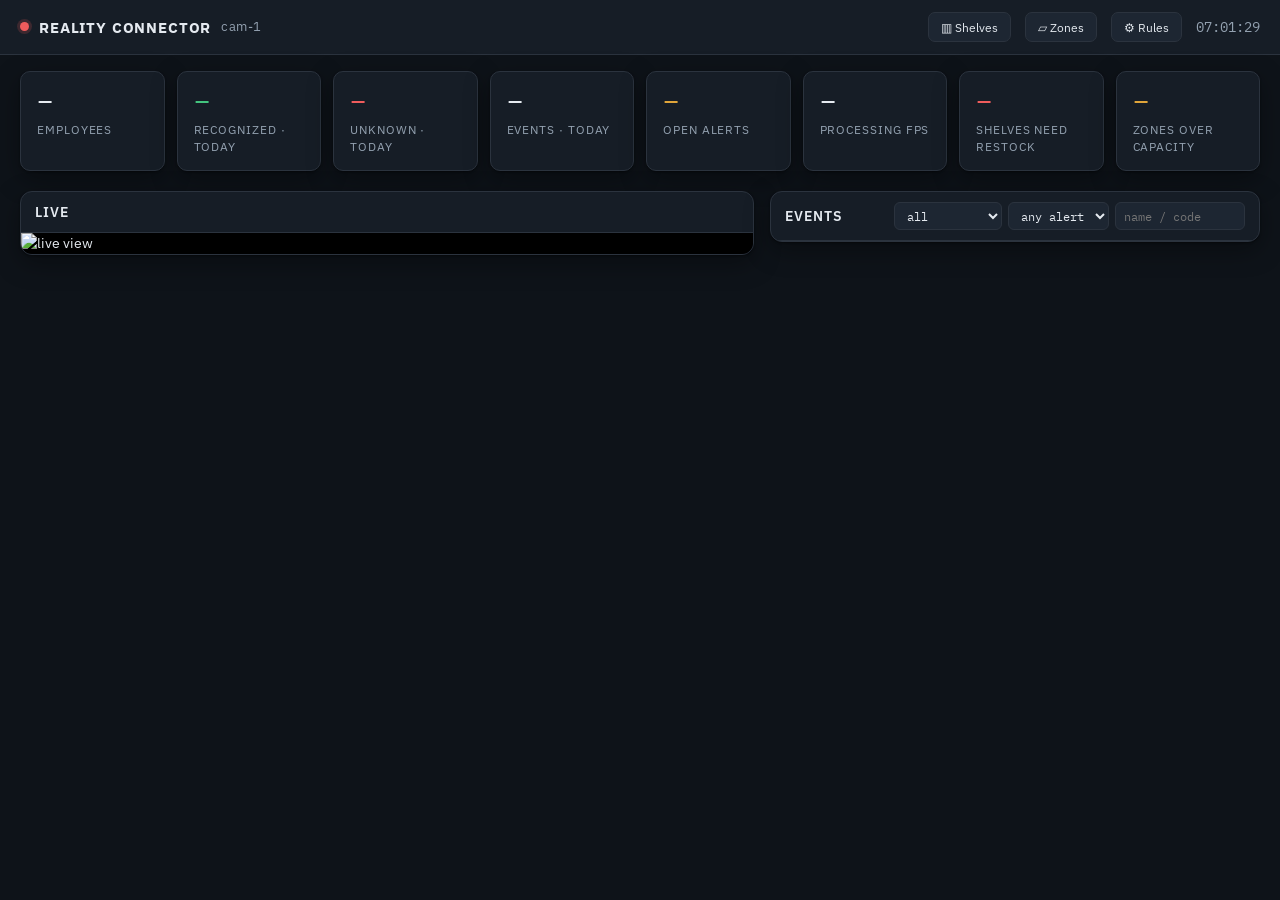
==== phase5_dashboard/web/index.html @ fa0011cd "Phase 9: queue/crowd density monitoring + zone alerting fixes Add queue/crowd density monitoring: an" ====
<!doctype html>
<html lang="en" data-theme="dark">
<head>
<meta charset="utf-8">
<meta name="viewport" content="width=device-width, initial-scale=1">
<title>Reality Connector</title>
<link rel="preconnect" href="https://fonts.googleapis.com">
<link rel="preconnect" href="https://fonts.gstatic.com" crossorigin>
<link href="https://fonts.googleapis.com/css2?family=IBM+Plex+Mono:wght@400;500&family=IBM+Plex+Sans:wght@400;500;600;700&display=swap" rel="stylesheet">
<link rel="stylesheet" href="style.css">
</head>
<body>
<header>
  <div class="brand">
    <span class="dot" id="live-dot" title="pipeline status"></span>
    <b>REALITY CONNECTOR</b>
    <span class="sub" id="cam-label">cam-1</span>
  </div>
  <div class="header-right">
    <button class="btn" id="shelves-btn">▥ Shelves</button>
    <button class="btn" id="zones-btn">▱ Zones</button>
    <button class="btn" id="rules-btn">⚙ Rules</button>
    <div class="clock" id="clock">--:--:--</div>
  </div>
</header>

<section class="tiles" id="tiles">
  <div class="tile"><div class="k" id="t-employees">–</div><div class="l">Employees</div></div>
  <div class="tile good"><div class="k" id="t-recognized">–</div><div class="l">Recognized · today</div></div>
  <div class="tile crit"><div class="k" id="t-unknown">–</div><div class="l">Unknown · today</div></div>
  <div class="tile"><div class="k" id="t-events">–</div><div class="l">Events · today</div></div>
  <div class="tile warn"><div class="k" id="t-alerts">–</div><div class="l">Open alerts</div></div>
  <div class="tile"><div class="k" id="t-fps">–</div><div class="l">Processing fps</div></div>
  <div class="tile crit"><div class="k" id="t-shelves-low">–</div><div class="l">Shelves need restock</div></div>
  <div class="tile warn"><div class="k" id="t-queues-over">–</div><div class="l">Zones over capacity</div></div>
</section>

<main>
  <section class="panel live">
    <div class="panel-head"><span>Live</span><span class="mono" id="live-meta"></span></div>
    <div class="video-wrap">
      <img id="live-img" alt="live view" src="live.mjpg">
    </div>
  </section>

  <section class="panel feed">
    <div class="panel-head">
      <span>Events</span>
      <div class="filters">
        <select id="f-status">
          <option value="">all</option>
          <option value="RECOGNIZED">recognized</option>
          <option value="UNKNOWN">unknown</option>
          <option value="UNVERIFIED">unverified</option>
        </select>
        <select id="f-alert">
          <option value="">any alert</option>
          <option value="open">open</option>
          <option value="ack">ack</option>
          <option value="closed">closed</option>
        </select>
        <input id="f-q" type="search" placeholder="name / code">
      </div>
    </div>
    <div class="event-list" id="event-list"></div>
  </section>
</main>

<div class="modal" id="modal" hidden>
  <div class="modal-card">
    <button class="close" id="modal-close">✕</button>
    <img id="modal-img" alt="evidence">
    <div class="modal-body" id="modal-body"></div>
  </div>
</div>

<div class="modal" id="rules-modal" hidden>
  <div class="modal-card rules-card">
    <button class="close" id="rules-close">✕</button>
    <h2>Rules</h2>
    <p class="hint">A rule fires when <b>every</b> condition it sets matches an event. Leave a
      condition blank to mean "any". First match wins per (rule, track) at most once per cooldown.</p>
    <div id="rules-list" class="rules-list"></div>

    <h3>Add rule</h3>
    <form id="rule-form" class="rule-form">
      <label>Name<input name="name" required placeholder="e.g. Unknown after hours"></label>
      <label>Identity
        <select name="identity_status">
          <option value="">any</option>
          <option value="UNKNOWN">UNKNOWN</option>
          <option value="RECOGNIZED">RECOGNIZED</option>
          <option value="UNVERIFIED">UNVERIFIED</option>
        </select>
      </label>
      <label>Camera<input name="camera_id" placeholder="any"></label>
      <label>Zone
        <select name="zone"><option value="">any</option></select>
      </label>
      <label>From<input name="time_start" type="time" placeholder="any"></label>
      <label>To<input name="time_end" type="time" placeholder="any"></label>
      <label>Priority
        <select name="priority">
          <option value="low">low</option>
          <option value="medium">medium</option>
          <option value="high" selected>high</option>
          <option value="critical">critical</option>
        </select>
      </label>
      <label>Cooldown (s)<input name="cooldown_s" type="number" value="120" min="0"></label>
      <label class="checkbox"><input name="notify_email" type="checkbox"> email</label>
      <button type="submit" class="btn primary">Add rule</button>
    </form>
  </div>
</div>

<div class="modal" id="zones-modal" hidden>
  <div class="modal-card zones-card">
    <button class="close" id="zones-close">✕</button>
    <h2>Zones</h2>
    <p class="hint">Click the frame to add points (need 3+), then name it and
      <b>Finish &amp; save</b>. Rules can then match "person in zone X" (BRD §15).
      Optionally set a <b>capacity</b> to also turn it into a queue/crowd zone - it'll be
      counted continuously and alert when more people are inside than the capacity allows.</p>
    <div class="zone-canvas-wrap">
      <img id="zone-bg" alt="camera frame">
      <canvas id="zone-canvas"></canvas>
    </div>
    <div class="zone-controls">
      <input id="zone-name" placeholder="zone name" maxlength="40">
      <input id="zone-color" type="color" value="#3ccfd7" title="zone colour">
      <input id="zone-capacity" type="number" min="1" placeholder="capacity (optional)" title="set to also monitor crowd/queue occupancy">
      <input id="zone-cooldown" type="number" min="0" value="60" placeholder="cooldown (s)" title="min seconds between over-capacity alerts">
      <button type="button" class="btn" id="zone-undo">undo point</button>
      <button type="button" class="btn" id="zone-cancel">clear</button>
      <button type="button" class="btn" id="zone-refresh">↻ refresh frame</button>
      <button type="button" class="btn primary" id="zone-finish">Finish &amp; save</button>
    </div>
    <h3>Existing zones</h3>
    <div id="zones-list" class="rules-list"></div>

    <h3>Queue / crowd alerts</h3>
    <div id="queue-alerts-list" class="rules-list"></div>
  </div>
</div>

<div class="modal" id="shelves-modal" hidden>
  <div class="modal-card zones-card">
    <button class="close" id="shelves-close">✕</button>
    <h2>Shelves</h2>
    <p class="hint">One shelf = one region to count stock in. A camera dedicated to a single
      shelf can leave the region as the whole frame. Counting runs on its own schedule
      (<code>SHELF_CHECK_INTERVAL_S</code>), not every frame like person tracking.</p>

    <div id="shelves-list" class="shelves-list"></div>

    <h3>Add shelf</h3>
    <form id="shelf-form" class="rule-form">
      <label>Name<input name="name" required placeholder="e.g. Aisle 3 - Coke 500ml"></label>
      <label>Camera ID<input name="camera_id" required placeholder="shelf-cam-1"></label>
      <label>Product<input name="product_name" placeholder="optional"></label>
      <label>Capacity (full count)<input name="capacity" type="number" min="1" value="100" required></label>
      <label>Restock below (%)<input name="low_stock_threshold_pct" type="number" min="1" max="99" value="70"></label>
      <label>Cooldown (s)<input name="cooldown_s" type="number" value="1800" min="0"></label>
      <label class="checkbox"><input name="notify_email" type="checkbox"> email</label>
      <button type="submit" class="btn primary">Add shelf</button>
    </form>

    <h3>Restock alerts</h3>
    <div id="shelf-alerts-list" class="rules-list"></div>
  </div>
</div>

<script src="app.js"></script>
</body>
</html>
---- phase5_dashboard/web/style.css ----
:root {
  --ground: #0e1319;
  --surface: #161d26;
  --surface-2: #1d2632;
  --hairline: #2b333e;
  --ink: #e5eaf0;
  --muted: #93a1b0;
  --accent: #3ccfd7;
  --good: #43c47e;
  --warn: #e0a53a;
  --crit: #ef5c5c;
  --shadow: 0 1px 2px rgba(0,0,0,.4), 0 8px 26px rgba(0,0,0,.35);
}
* { box-sizing: border-box; }
html, body { height: 100%; }
body {
  margin: 0; background: var(--ground); color: var(--ink);
  font: 14px/1.5 "IBM Plex Sans", system-ui, -apple-system, Segoe UI, Roboto, sans-serif;
  -webkit-font-smoothing: antialiased;
}
.mono, .k, .clock, select, input, .badge, .conf { font-family: "IBM Plex Mono", ui-monospace, monospace; }

header {
  display: flex; align-items: center; justify-content: space-between;
  padding: 12px 20px; border-bottom: 1px solid var(--hairline); background: var(--surface);
}
.brand { display: flex; align-items: center; gap: 10px; letter-spacing: .06em; }
.brand b { font-weight: 700; font-size: .95rem; }
.brand .sub { color: var(--muted); font-size: .8rem; letter-spacing: .04em; }
.dot { width: 9px; height: 9px; border-radius: 50%; background: var(--crit); box-shadow: 0 0 0 3px rgba(239,92,92,.18); }
.dot.on { background: var(--good); box-shadow: 0 0 0 3px rgba(67,196,126,.18); }
.clock { color: var(--muted); font-size: .85rem; font-family: "IBM Plex Mono", monospace; }
.header-right { display: flex; align-items: center; gap: 14px; }
.btn {
  font: .78rem "IBM Plex Sans", sans-serif; padding: 6px 12px; border-radius: 7px;
  border: 1px solid var(--hairline); background: var(--surface-2); color: var(--ink); cursor: pointer;
}
.btn:hover { border-color: var(--accent); }
.btn.primary { background: var(--accent); border-color: var(--accent); color: #06282a; font-weight: 600; }

.tiles {
  display: grid; grid-template-columns: repeat(auto-fit, minmax(140px, 1fr)); gap: 12px;
  padding: 16px 20px 4px;
}
.tile {
  background: var(--surface); border: 1px solid var(--hairline); border-radius: 10px;
  padding: 14px 16px; box-shadow: var(--shadow);
}
.tile .k { font-size: 1.7rem; font-weight: 500; line-height: 1; }
.tile .l { color: var(--muted); font-size: .72rem; text-transform: uppercase; letter-spacing: .08em; margin-top: 8px; }
.tile.good .k { color: var(--good); }
.tile.warn .k { color: var(--warn); }
.tile.crit .k { color: var(--crit); }

main {
  display: grid; grid-template-columns: 1.5fr 1fr; gap: 16px;
  padding: 16px 20px 24px; align-items: start;
}
.panel {
  background: var(--surface); border: 1px solid var(--hairline); border-radius: 12px;
  box-shadow: var(--shadow); overflow: hidden; display: flex; flex-direction: column;
}
.panel-head {
  display: flex; align-items: center; justify-content: space-between; gap: 12px;
  padding: 10px 14px; border-bottom: 1px solid var(--hairline);
  font-weight: 600; font-size: .85rem; text-transform: uppercase; letter-spacing: .07em;
}
.panel-head .mono { color: var(--muted); font-size: .72rem; text-transform: none; letter-spacing: 0; }

.video-wrap { background: #000; display: flex; align-items: center; justify-content: center; }
#live-img { width: 100%; max-height: 68vh; object-fit: contain; display: block; }

.filters { display: flex; gap: 6px; }
select, input {
  background: var(--surface-2); color: var(--ink); border: 1px solid var(--hairline);
  border-radius: 6px; padding: 4px 8px; font-size: .78rem;
}
input[type=search] { width: 130px; }

.event-list { overflow-y: auto; max-height: 68vh; }
.event {
  display: grid; grid-template-columns: 56px 1fr auto; gap: 10px; align-items: center;
  padding: 10px 14px; border-bottom: 1px solid var(--hairline); cursor: pointer;
}
.event:hover { background: var(--surface-2); }
.event img { width: 56px; height: 42px; object-fit: cover; border-radius: 4px; background: #000; }
.event .who { font-weight: 600; }
.event .meta { color: var(--muted); font-size: .76rem; margin-top: 2px; }
.event .right { display: flex; flex-direction: column; align-items: flex-end; gap: 4px; }
.badge {
  font-size: .68rem; padding: 2px 7px; border-radius: 999px; letter-spacing: .04em;
  border: 1px solid currentColor;
}
.badge.RECOGNIZED { color: var(--good); }
.badge.UNKNOWN { color: var(--crit); }
.badge.UNVERIFIED { color: var(--warn); }
.conf { color: var(--muted); font-size: .72rem; }
.prio {
  font-size: .64rem; font-weight: 700; letter-spacing: .06em; text-transform: uppercase;
  padding: 1px 7px; border-radius: 999px; color: #0b0f13;
}
.prio-low { background: #7d8a99; }
.prio-medium { background: var(--warn); }
.prio-high { background: #f0873f; }
.prio-critical { background: var(--crit); color: #fff; }
.alertbtns { display: flex; gap: 4px; margin-top: 2px; }
.alertbtns button {
  font: .68rem "IBM Plex Mono", monospace; padding: 2px 6px; border-radius: 5px;
  border: 1px solid var(--hairline); background: var(--surface-2); color: var(--ink); cursor: pointer;
}
.alertbtns button:hover { border-color: var(--accent); }
.pill-open { color: var(--warn); font-size: .68rem; border: 1px solid var(--warn); border-radius: 999px; padding: 1px 6px; }

.modal {
  position: fixed; inset: 0; background: rgba(0,0,0,.72); display: flex;
  align-items: center; justify-content: center; padding: 24px; z-index: 20;
}
.modal-card {
  position: relative; background: var(--surface); border: 1px solid var(--hairline);
  border-radius: 12px; max-width: 720px; width: 100%; overflow: hidden; box-shadow: var(--shadow);
}
.modal-card img { width: 100%; display: block; background: #000; max-height: 60vh; object-fit: contain; }
.modal-body { padding: 14px 18px; display: grid; grid-template-columns: auto 1fr; gap: 4px 16px; font-size: .85rem; }
.modal-body dt { color: var(--muted); }
.modal-body dd { margin: 0; font-family: "IBM Plex Mono", monospace; }
.close {
  position: absolute; top: 8px; right: 8px; z-index: 2; width: 30px; height: 30px;
  border-radius: 8px; border: 1px solid var(--hairline); background: rgba(0,0,0,.5);
  color: var(--ink); cursor: pointer; font-size: 1rem;
}
[hidden] { display: none !important; }

.rules-card { max-width: 620px; padding: 22px 24px; max-height: 84vh; overflow-y: auto; text-align: left; }
.rules-card h2 { margin: 0 0 6px; font-size: 1.1rem; }
.rules-card h3 { margin: 20px 0 10px; font-size: .85rem; text-transform: uppercase; letter-spacing: .06em; color: var(--muted); }
.hint { color: var(--muted); font-size: .78rem; margin: 0 0 14px; line-height: 1.5; }
.rules-list { display: flex; flex-direction: column; gap: 8px; }
.rule-row {
  display: grid; grid-template-columns: 1fr auto auto auto; gap: 10px; align-items: center;
  background: var(--surface-2); border: 1px solid var(--hairline); border-radius: 8px; padding: 8px 12px;
}
.rule-row .name { font-weight: 600; font-size: .85rem; }
.rule-row .cond { color: var(--muted); font-size: .72rem; font-family: "IBM Plex Mono", monospace; margin-top: 2px; }
.rule-row button { font: .68rem "IBM Plex Mono", monospace; padding: 3px 8px; border-radius: 5px; border: 1px solid var(--hairline); background: var(--surface); color: var(--ink); cursor: pointer; }
.rule-row .toggle { accent-color: var(--accent); width: 16px; height: 16px; }
.rule-form { display: grid; grid-template-columns: repeat(3, 1fr); gap: 10px 12px; margin-top: 8px; }
.rule-form label { display: flex; flex-direction: column; gap: 4px; font-size: .72rem; color: var(--muted); }
.rule-form input, .rule-form select { padding: 6px 8px; }
.rule-form .checkbox { flex-direction: row; align-items: center; gap: 6px; }
.rule-form button { grid-column: 1 / -1; justify-self: start; margin-top: 4px; }

.zones-card { max-width: 760px; }
.zone-canvas-wrap {
  position: relative; background: #000; border-radius: 8px; overflow: hidden;
  line-height: 0; margin-top: 6px;
}
.zone-canvas-wrap img { width: 100%; display: block; }
.zone-canvas-wrap canvas { position: absolute; top: 0; left: 0; cursor: crosshair; }
.zone-controls { display: flex; flex-wrap: wrap; gap: 8px; align-items: center; margin: 12px 0 4px; }
.zone-controls input[type=text], .zone-controls input:not([type]) {
  padding: 6px 8px; flex: 1; min-width: 140px;
}
#zone-name { padding: 6px 8px; flex: 1; min-width: 140px; }
#zone-color { padding: 0; width: 34px; height: 30px; border-radius: 6px; border: 1px solid var(--hairline); background: none; }
#zone-capacity, #zone-cooldown { padding: 6px 8px; width: 130px; }

.shelves-list { display: flex; flex-direction: column; gap: 8px; margin-top: 6px; }
.shelf-row {
  display: grid; grid-template-columns: 1fr 160px auto; gap: 12px; align-items: center;
  background: var(--surface-2); border: 1px solid var(--hairline); border-radius: 8px; padding: 8px 12px;
}
.shelf-row .name { font-weight: 600; font-size: .85rem; }
.shelf-row .cond { color: var(--muted); font-size: .72rem; font-family: "IBM Plex Mono", monospace; margin-top: 2px; }
.stockbar { height: 8px; border-radius: 999px; background: var(--surface); overflow: hidden; border: 1px solid var(--hairline); }
.stockbar > i { display: block; height: 100%; border-radius: 999px; }
.stockpct { font-family: "IBM Plex Mono", monospace; font-size: .72rem; color: var(--muted); margin-top: 3px; text-align: right; }
.shelf-row button { font: .68rem "IBM Plex Mono", monospace; padding: 3px 8px; border-radius: 5px; border: 1px solid var(--hairline); background: var(--surface); color: var(--ink); cursor: pointer; }

@media (max-width: 700px) {
  .tiles { grid-template-columns: repeat(2, 1fr); }
  main { grid-template-columns: 1fr; }
}
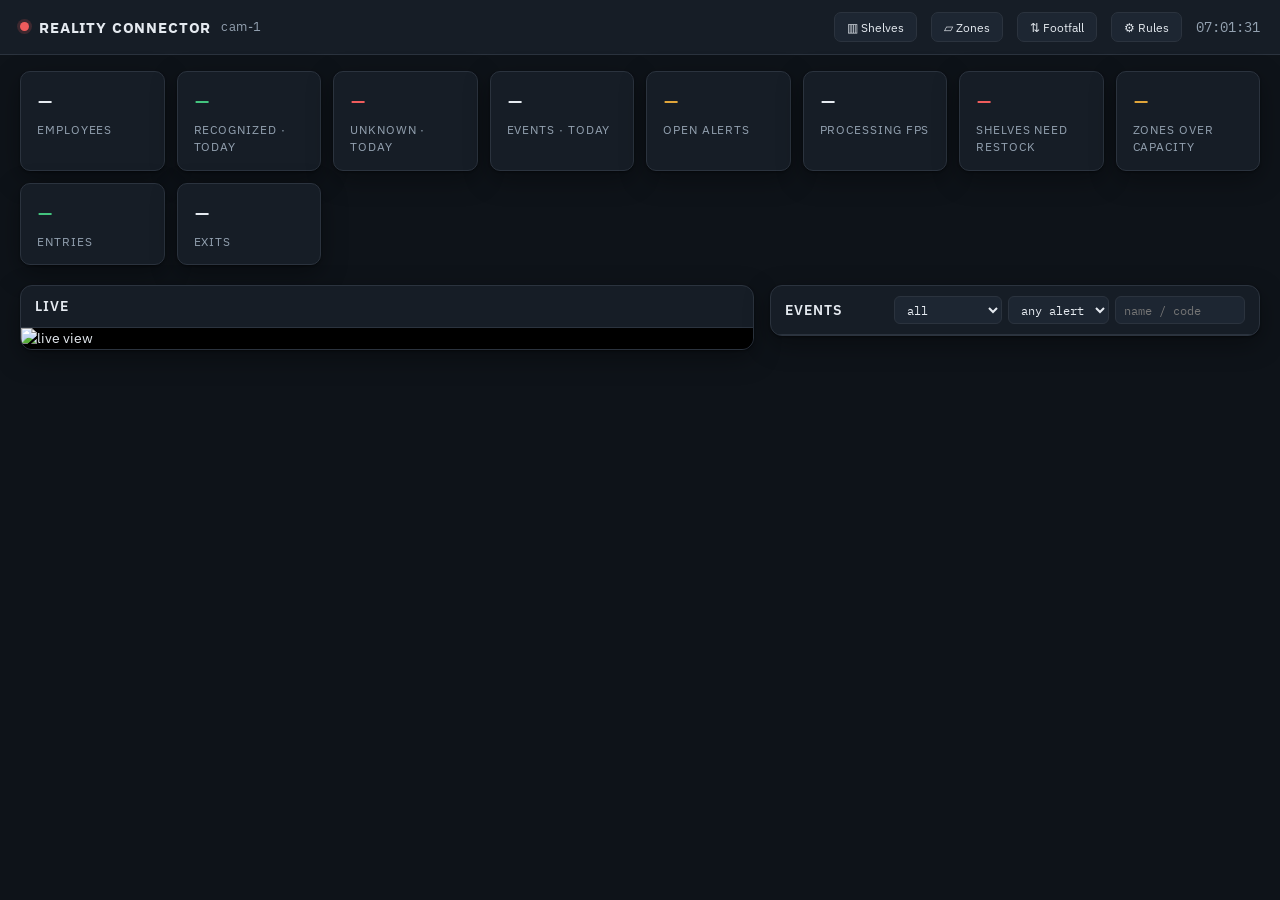
==== commit d0c0816b: "Phase 10: footfall / entry-exit counting Add footfall counting - how many people entered/exited thro" ====
--- a/phase5_dashboard/web/index.html
+++ b/phase5_dashboard/web/index.html
@@ -19,6 +19,7 @@
   <div class="header-right">
     <button class="btn" id="shelves-btn">▥ Shelves</button>
     <button class="btn" id="zones-btn">▱ Zones</button>
+    <button class="btn" id="footfall-btn">⇅ Footfall</button>
     <button class="btn" id="rules-btn">⚙ Rules</button>
     <div class="clock" id="clock">--:--:--</div>
   </div>
@@ -33,6 +34,8 @@
   <div class="tile"><div class="k" id="t-fps">–</div><div class="l">Processing fps</div></div>
   <div class="tile crit"><div class="k" id="t-shelves-low">–</div><div class="l">Shelves need restock</div></div>
   <div class="tile warn"><div class="k" id="t-queues-over">–</div><div class="l">Zones over capacity</div></div>
+  <div class="tile good"><div class="k" id="t-entries">–</div><div class="l">Entries</div></div>
+  <div class="tile"><div class="k" id="t-exits">–</div><div class="l">Exits</div></div>
 </section>
 
 <main>
@@ -144,6 +147,31 @@
   </div>
 </div>
 
+<div class="modal" id="footfall-modal" hidden>
+  <div class="modal-card zones-card">
+    <button class="close" id="footfall-close">✕</button>
+    <h2>Footfall</h2>
+    <p class="hint">Click exactly <b>2 points</b> across a doorway/entrance to draw a counting
+      line. Each tracked person is counted once, only when they actually cross it - not once
+      per frame. The arrow shows which side counts as <b>IN</b>; use <b>flip direction</b> if
+      it's backwards.</p>
+    <div class="zone-canvas-wrap">
+      <img id="line-bg" alt="camera frame">
+      <canvas id="line-canvas"></canvas>
+    </div>
+    <div class="zone-controls">
+      <input id="line-name" placeholder="line name" maxlength="40">
+      <input id="line-color" type="color" value="#e0a53a" title="line colour">
+      <button type="button" class="btn" id="line-flip">flip direction</button>
+      <button type="button" class="btn" id="line-cancel">clear</button>
+      <button type="button" class="btn" id="line-refresh">↻ refresh frame</button>
+      <button type="button" class="btn primary" id="line-finish">Finish &amp; save</button>
+    </div>
+    <h3>Existing lines</h3>
+    <div id="lines-list" class="rules-list"></div>
+  </div>
+</div>
+
 <div class="modal" id="shelves-modal" hidden>
   <div class="modal-card zones-card">
     <button class="close" id="shelves-close">✕</button>
--- a/phase5_dashboard/web/style.css
+++ b/phase5_dashboard/web/style.css
@@ -163,6 +163,8 @@
 #zone-name { padding: 6px 8px; flex: 1; min-width: 140px; }
 #zone-color { padding: 0; width: 34px; height: 30px; border-radius: 6px; border: 1px solid var(--hairline); background: none; }
 #zone-capacity, #zone-cooldown { padding: 6px 8px; width: 130px; }
+#line-name { padding: 6px 8px; flex: 1; min-width: 140px; }
+#line-color { padding: 0; width: 34px; height: 30px; border-radius: 6px; border: 1px solid var(--hairline); background: none; }
 
 .shelves-list { display: flex; flex-direction: column; gap: 8px; margin-top: 6px; }
 .shelf-row {
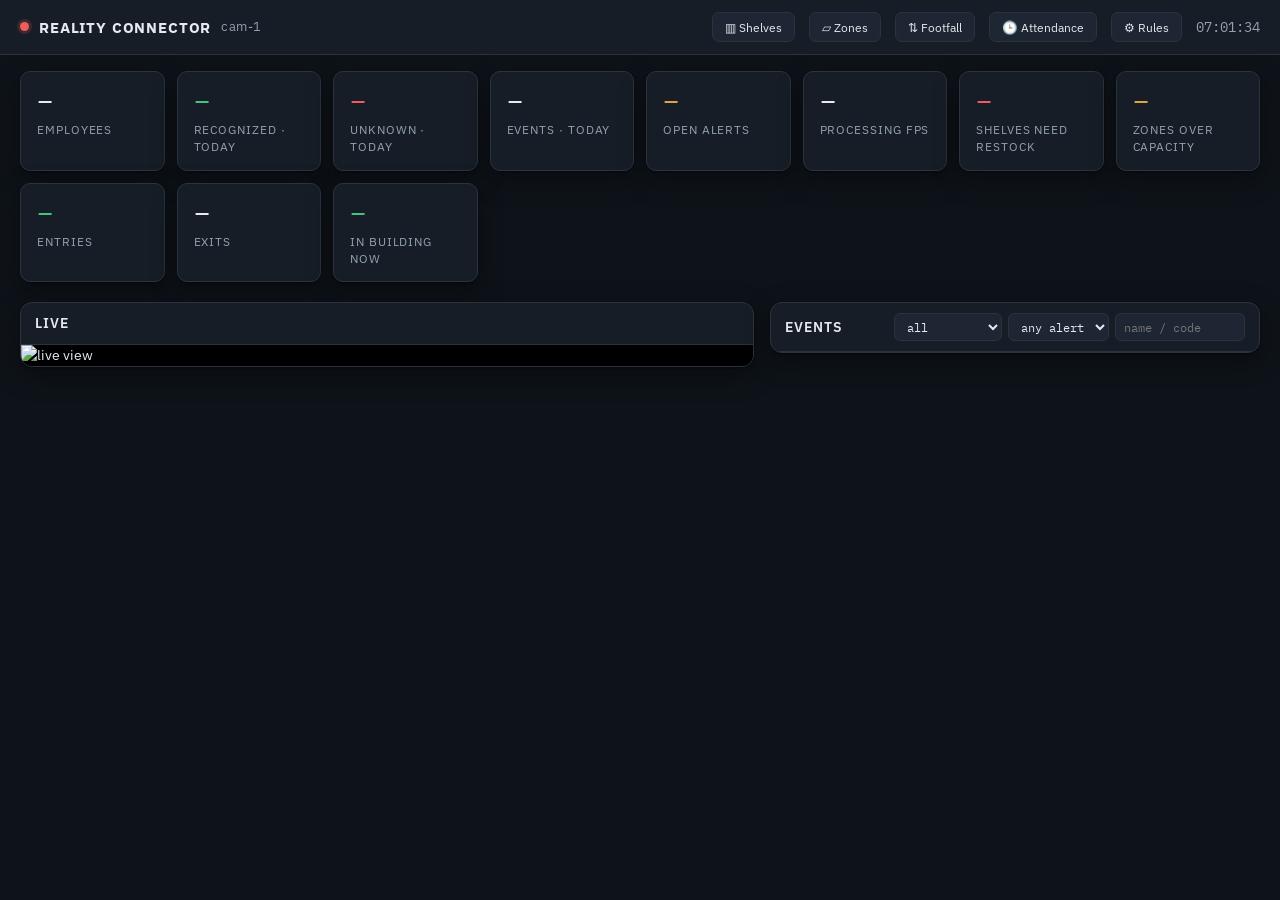
==== commit 72502973: "Phase 11: cross-camera employee attendance Add "employee X entered at 9, exited at 7" attendance tra" ====
--- a/phase5_dashboard/web/index.html
+++ b/phase5_dashboard/web/index.html
@@ -20,6 +20,7 @@
     <button class="btn" id="shelves-btn">▥ Shelves</button>
     <button class="btn" id="zones-btn">▱ Zones</button>
     <button class="btn" id="footfall-btn">⇅ Footfall</button>
+    <button class="btn" id="attendance-btn">🕒 Attendance</button>
     <button class="btn" id="rules-btn">⚙ Rules</button>
     <div class="clock" id="clock">--:--:--</div>
   </div>
@@ -36,6 +37,7 @@
   <div class="tile warn"><div class="k" id="t-queues-over">–</div><div class="l">Zones over capacity</div></div>
   <div class="tile good"><div class="k" id="t-entries">–</div><div class="l">Entries</div></div>
   <div class="tile"><div class="k" id="t-exits">–</div><div class="l">Exits</div></div>
+  <div class="tile good"><div class="k" id="t-in-building">–</div><div class="l">In building now</div></div>
 </section>
 
 <main>
@@ -172,6 +174,28 @@
   </div>
 </div>
 
+<div class="modal" id="attendance-modal" hidden>
+  <div class="modal-card zones-card">
+    <button class="close" id="attendance-close">✕</button>
+    <h2>Attendance</h2>
+    <p class="hint">Works off face recognition already running on every camera - no new
+      detection needed. Tag which cameras are doorways below; each employee's first
+      RECOGNIZED sighting today on an <b>entry</b> camera and last on an <b>exit</b> camera
+      become their entry/exit time. Cameras with no role (or "internal") are ignored -
+      an office camera isn't a doorway. Only works for enrolled, recognized employees.</p>
+
+    <h3>Camera roles</h3>
+    <div id="camera-roles-list" class="rules-list"></div>
+
+    <h3>Daily attendance</h3>
+    <div class="zone-controls">
+      <input id="attendance-date" type="date">
+      <button type="button" class="btn" id="attendance-today">today</button>
+    </div>
+    <div id="attendance-list" class="rules-list"></div>
+  </div>
+</div>
+
 <div class="modal" id="shelves-modal" hidden>
   <div class="modal-card zones-card">
     <button class="close" id="shelves-close">✕</button>
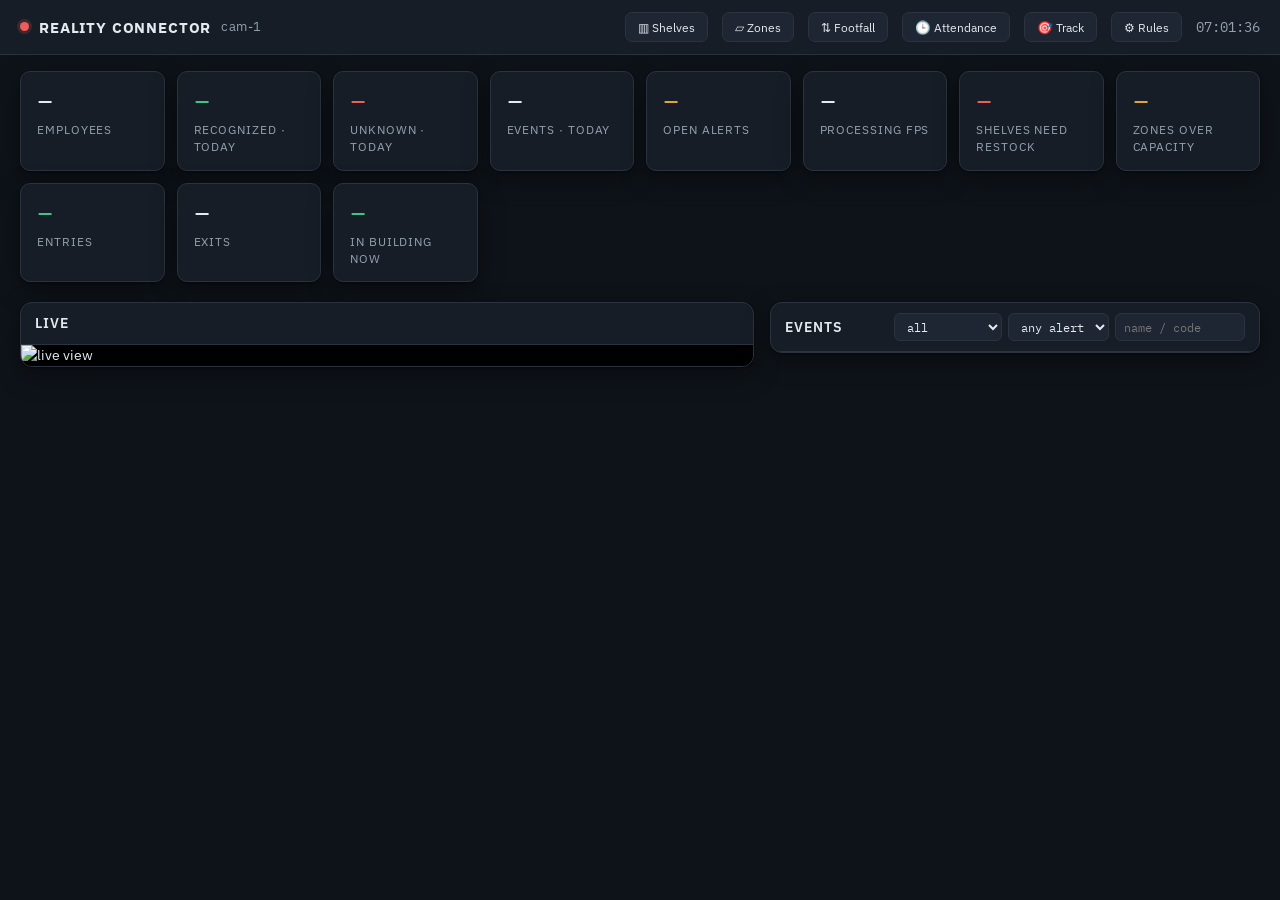
==== commit 3cda6125: "Phase 12: live employee tracking (select & follow) Add Task 3: pick an employee, see which camera th" ====
--- a/phase5_dashboard/web/index.html
+++ b/phase5_dashboard/web/index.html
@@ -21,6 +21,7 @@
     <button class="btn" id="zones-btn">▱ Zones</button>
     <button class="btn" id="footfall-btn">⇅ Footfall</button>
     <button class="btn" id="attendance-btn">🕒 Attendance</button>
+    <button class="btn" id="track-btn">🎯 Track</button>
     <button class="btn" id="rules-btn">⚙ Rules</button>
     <div class="clock" id="clock">--:--:--</div>
   </div>
@@ -196,6 +197,23 @@
   </div>
 </div>
 
+<div class="modal" id="track-modal" hidden>
+  <div class="modal-card rules-card">
+    <button class="close" id="track-close">✕</button>
+    <h2>Live Tracking</h2>
+    <p class="hint">Select an employee to follow them across cameras - updates the instant
+      they're recognized on a different camera, no polling delay. Shows which camera by
+      name/label; this dashboard only streams its own camera's live video, so other
+      cameras aren't shown as video here, only identified by ID.</p>
+    <label>Employee
+      <select id="track-employee"><option value="">— select —</option></select>
+    </label>
+    <div id="track-current" style="margin-top:14px"></div>
+    <h3>Recent path (today)</h3>
+    <div id="track-path" class="rules-list"></div>
+  </div>
+</div>
+
 <div class="modal" id="shelves-modal" hidden>
   <div class="modal-card zones-card">
     <button class="close" id="shelves-close">✕</button>
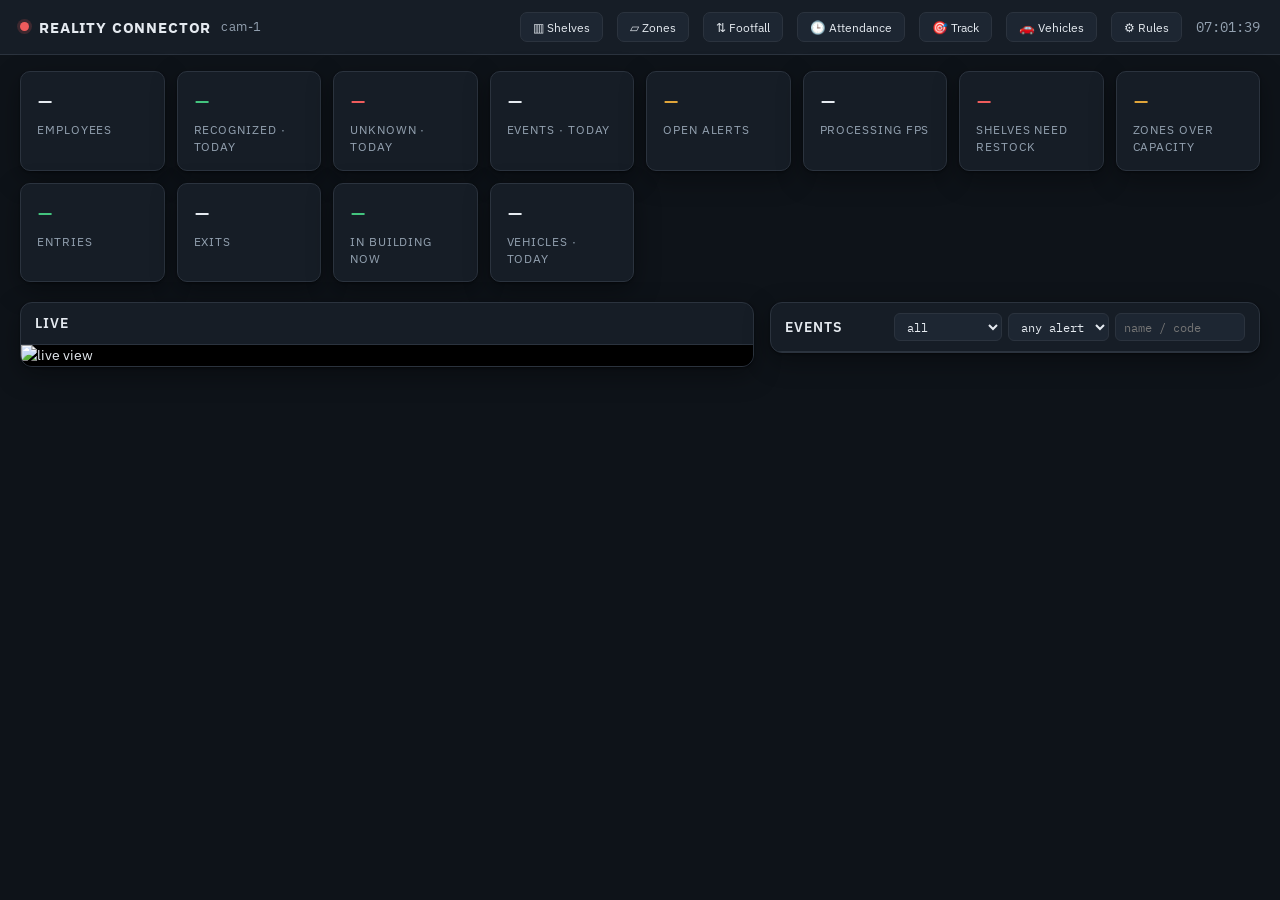
==== commit ae88fdf4: "Phase 13: vehicle entry/exit tracking via license plate OCR Add Task 2, the last of the three: track" ====
--- a/phase5_dashboard/web/index.html
+++ b/phase5_dashboard/web/index.html
@@ -22,6 +22,7 @@
     <button class="btn" id="footfall-btn">⇅ Footfall</button>
     <button class="btn" id="attendance-btn">🕒 Attendance</button>
     <button class="btn" id="track-btn">🎯 Track</button>
+    <button class="btn" id="vehicles-btn">🚗 Vehicles</button>
     <button class="btn" id="rules-btn">⚙ Rules</button>
     <div class="clock" id="clock">--:--:--</div>
   </div>
@@ -39,6 +40,7 @@
   <div class="tile good"><div class="k" id="t-entries">–</div><div class="l">Entries</div></div>
   <div class="tile"><div class="k" id="t-exits">–</div><div class="l">Exits</div></div>
   <div class="tile good"><div class="k" id="t-in-building">–</div><div class="l">In building now</div></div>
+  <div class="tile"><div class="k" id="t-vehicles">–</div><div class="l">Vehicles · today</div></div>
 </section>
 
 <main>
@@ -214,6 +216,27 @@
   </div>
 </div>
 
+<div class="modal" id="vehicles-modal" hidden>
+  <div class="modal-card zones-card">
+    <button class="close" id="vehicles-close">✕</button>
+    <h2>Vehicles</h2>
+    <p class="hint">A plate is only logged once a tracked vehicle's OCR readings agree by
+      majority vote across several frames - not a single reading. Still occasionally
+      misreads visually similar characters (0/O, 1/I) - always check the snapshot before
+      trusting a read. Camera roles (entry/exit) are shared with the Attendance panel.</p>
+
+    <h3>Vehicle log</h3>
+    <div class="zone-controls">
+      <input id="vehicle-log-date" type="date">
+      <button type="button" class="btn" id="vehicle-log-today">today</button>
+    </div>
+    <div id="vehicle-log-list" class="rules-list"></div>
+
+    <h3>Recent plate reads</h3>
+    <div id="vehicle-events-list" class="event-list"></div>
+  </div>
+</div>
+
 <div class="modal" id="shelves-modal" hidden>
   <div class="modal-card zones-card">
     <button class="close" id="shelves-close">✕</button>
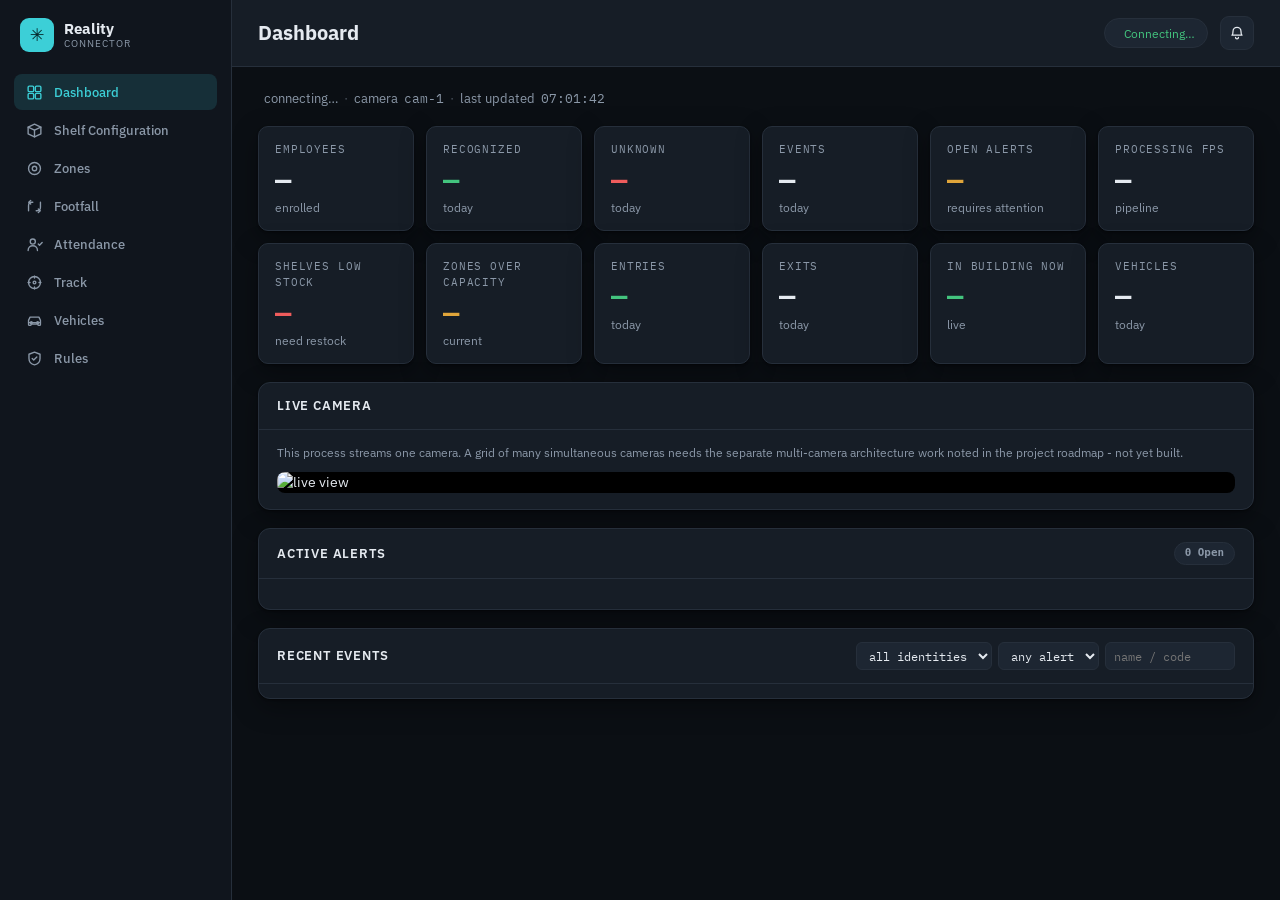
==== commit a66753a5: "Redesign dashboard UI to match Figma reference (sidebar nav, page-based layout) Restructures phase5_" ====
--- a/phase5_dashboard/web/index.html
+++ b/phase5_dashboard/web/index.html
@@ -10,69 +10,354 @@
 <link rel="stylesheet" href="style.css">
 </head>
 <body>
-<header>
-  <div class="brand">
-    <span class="dot" id="live-dot" title="pipeline status"></span>
-    <b>REALITY CONNECTOR</b>
-    <span class="sub" id="cam-label">cam-1</span>
+<div class="app">
+
+  <aside class="sidebar">
+    <div class="brand">
+      <span class="brand-mark">✳</span>
+      <div class="brand-text"><b>Reality</b><span>CONNECTOR</span></div>
+    </div>
+    <nav class="nav">
+      <button class="nav-item active" data-page="dashboard">
+        <svg viewBox="0 0 20 20"><rect x="2.5" y="2.5" width="6.5" height="6.5" rx="1.4"/><rect x="11" y="2.5" width="6.5" height="6.5" rx="1.4"/><rect x="2.5" y="11" width="6.5" height="6.5" rx="1.4"/><rect x="11" y="11" width="6.5" height="6.5" rx="1.4"/></svg>
+        <span>Dashboard</span>
+      </button>
+      <button class="nav-item" data-page="shelves">
+        <svg viewBox="0 0 20 20"><path d="M2.5 6 10 2.5 17.5 6 10 9.5Z"/><path d="M2.5 6v8L10 17.5 17.5 14V6"/><path d="M10 9.5v8"/></svg>
+        <span>Shelf Configuration</span>
+      </button>
+      <button class="nav-item" data-page="zones">
+        <svg viewBox="0 0 20 20"><circle cx="10" cy="10" r="7"/><circle cx="10" cy="10" r="2.6"/></svg>
+        <span>Zones</span>
+      </button>
+      <button class="nav-item" data-page="footfall">
+        <svg viewBox="0 0 20 20"><path d="M3 15V9c0-2.5 1.8-4 4-4h1"/><path d="M17 5v6c0 2.5-1.8 4-4 4h-1"/><path d="m5.5 3-2.3 2 2.3 2M14.5 17l2.3-2-2.3-2"/></svg>
+        <span>Footfall</span>
+      </button>
+      <button class="nav-item" data-page="attendance">
+        <svg viewBox="0 0 20 20"><circle cx="8" cy="6.5" r="3"/><path d="M2.5 17c0-3.3 2.5-5.5 5.5-5.5s5.5 2.2 5.5 5.5"/><path d="m14.5 9.5 1.4 1.4L19 7.7"/></svg>
+        <span>Attendance</span>
+      </button>
+      <button class="nav-item" data-page="track">
+        <svg viewBox="0 0 20 20"><circle cx="10" cy="10" r="7"/><circle cx="10" cy="10" r="1.6"/><path d="M10 2.5v2.2M10 15.3v2.2M17.5 10h-2.2M4.7 10H2.5"/></svg>
+        <span>Track</span>
+      </button>
+      <button class="nav-item" data-page="vehicles">
+        <svg viewBox="0 0 20 20"><path d="M3 12.5V9.8L4.8 6h10.4L17 9.8v2.7"/><path d="M3 12.5h14v2.3a1 1 0 0 1-1 1h-1a1 1 0 0 1-1-1v-.6H6v.6a1 1 0 0 1-1 1H4a1 1 0 0 1-1-1Z"/><circle cx="6.3" cy="12.5" r="1.1"/><circle cx="13.7" cy="12.5" r="1.1"/></svg>
+        <span>Vehicles</span>
+      </button>
+      <button class="nav-item" data-page="rules">
+        <svg viewBox="0 0 20 20"><path d="M10 2.5 16.5 5v5c0 4-2.8 6.6-6.5 7.5C6.3 16.6 3.5 14 3.5 10V5Z"/><path d="m7.3 10 1.8 1.8 3.6-3.6"/></svg>
+        <span>Rules</span>
+      </button>
+    </nav>
+  </aside>
+
+  <div class="main-area">
+    <header class="topbar">
+      <h1 id="page-title">Dashboard</h1>
+      <div class="topbar-right">
+        <span class="status-pill" id="topbar-pill"><span class="dot" id="topbar-dot"></span><span id="topbar-status-text">Connecting…</span></span>
+        <button class="bell" id="bell-btn" title="Open alerts">
+          <svg viewBox="0 0 20 20"><path d="M5 8a5 5 0 0 1 10 0c0 3.5 1.3 4.7 1.3 4.7H3.7S5 11.5 5 8Z"/><path d="M8.2 15.5a1.8 1.8 0 0 0 3.6 0"/></svg>
+          <span class="bell-badge" id="bell-badge" hidden>0</span>
+        </button>
+      </div>
+    </header>
+
+    <div class="page-body">
+
+      <!-- ============================================================ DASHBOARD -->
+      <section class="page active" id="page-dashboard">
+        <div class="status-line">
+          <span class="dot" id="live-dot"></span>
+          <span id="live-status-text">connecting…</span>
+          <span class="sep">·</span> camera <span class="mono" id="cam-label">cam-1</span>
+          <span class="sep">·</span> last updated <span class="mono" id="clock">--:--:--</span>
+        </div>
+
+        <section class="tiles" id="tiles">
+          <div class="tile"><div class="tl">Employees</div><div class="k" id="t-employees">–</div><div class="ts">enrolled</div></div>
+          <div class="tile good"><div class="tl">Recognized</div><div class="k" id="t-recognized">–</div><div class="ts">today</div></div>
+          <div class="tile crit"><div class="tl">Unknown</div><div class="k" id="t-unknown">–</div><div class="ts">today</div></div>
+          <div class="tile"><div class="tl">Events</div><div class="k" id="t-events">–</div><div class="ts">today</div></div>
+          <div class="tile warn"><div class="tl">Open Alerts</div><div class="k" id="t-alerts">–</div><div class="ts">requires attention</div></div>
+          <div class="tile"><div class="tl">Processing FPS</div><div class="k" id="t-fps">–</div><div class="ts">pipeline</div></div>
+          <div class="tile crit"><div class="tl">Shelves Low Stock</div><div class="k" id="t-shelves-low">–</div><div class="ts">need restock</div></div>
+          <div class="tile warn"><div class="tl">Zones Over Capacity</div><div class="k" id="t-queues-over">–</div><div class="ts">current</div></div>
+          <div class="tile good"><div class="tl">Entries</div><div class="k" id="t-entries">–</div><div class="ts">today</div></div>
+          <div class="tile"><div class="tl">Exits</div><div class="k" id="t-exits">–</div><div class="ts">today</div></div>
+          <div class="tile good"><div class="tl">In Building Now</div><div class="k" id="t-in-building">–</div><div class="ts">live</div></div>
+          <div class="tile"><div class="tl">Vehicles</div><div class="k" id="t-vehicles">–</div><div class="ts">today</div></div>
+        </section>
+
+        <section class="card">
+          <div class="card-head"><span>Live Camera</span><span class="mono muted" id="live-meta"></span></div>
+          <p class="note">This process streams one camera. A grid of many simultaneous cameras needs the
+            separate multi-camera architecture work noted in the project roadmap - not yet built.</p>
+          <div class="video-wrap"><img id="live-img" alt="live view" src="live.mjpg"></div>
+        </section>
+
+        <section class="card">
+          <div class="card-head"><span>Active Alerts</span><span class="count-badge" id="alerts-count">0 Open</span></div>
+          <div class="alerts-list" id="alerts-list"></div>
+        </section>
+
+        <section class="card">
+          <div class="card-head">
+            <span>Recent Events</span>
+            <div class="filters">
+              <select id="f-status">
+                <option value="">all identities</option>
+                <option value="RECOGNIZED">recognized</option>
+                <option value="UNKNOWN">unknown</option>
+                <option value="UNVERIFIED">unverified</option>
+              </select>
+              <select id="f-alert">
+                <option value="">any alert</option>
+                <option value="open">open</option>
+                <option value="ack">ack</option>
+                <option value="closed">closed</option>
+              </select>
+              <input id="f-q" type="search" placeholder="name / code">
+            </div>
+          </div>
+          <div class="event-list" id="event-list"></div>
+        </section>
+      </section>
+
+      <!-- ============================================================ SHELVES -->
+      <section class="page" id="page-shelves">
+        <div class="page-header">
+          <p class="subtitle">One shelf = one region to count stock in. A camera dedicated to a single
+            shelf can leave the region as the whole frame. Counting runs on its own schedule
+            (<code>SHELF_CHECK_INTERVAL_S</code>), not every frame like person tracking.</p>
+          <button type="button" class="btn primary" id="shelf-add-btn">+ Add Shelf</button>
+        </div>
+
+        <section class="card">
+          <div class="card-head"><span>Shelves</span></div>
+          <div id="shelves-list" class="shelves-list"></div>
+        </section>
+
+        <section class="card" id="shelf-form-card">
+          <div class="card-head"><span>Add shelf</span></div>
+          <form id="shelf-form" class="rule-form">
+            <label>Name<input name="name" required placeholder="e.g. Aisle 3 - Coke 500ml"></label>
+            <label>Camera ID<input name="camera_id" required placeholder="shelf-cam-1"></label>
+            <label>Product<input name="product_name" placeholder="optional"></label>
+            <label>Capacity (full count)<input name="capacity" type="number" min="1" value="100" required></label>
+            <label>Restock below (%)<input name="low_stock_threshold_pct" type="number" min="1" max="99" value="70"></label>
+            <label>Cooldown (s)<input name="cooldown_s" type="number" value="1800" min="0"></label>
+            <label class="checkbox"><input name="notify_email" type="checkbox"> email</label>
+            <button type="submit" class="btn primary">Add shelf</button>
+          </form>
+        </section>
+
+        <section class="card">
+          <div class="card-head"><span>Restock alerts</span></div>
+          <div id="shelf-alerts-list" class="rules-list"></div>
+        </section>
+      </section>
+
+      <!-- ============================================================ ZONES -->
+      <section class="page" id="page-zones">
+        <div class="page-header">
+          <p class="subtitle">Click the frame to add points (need 3+), then name it and
+            <b>Finish &amp; save</b>. Rules can then match "person in zone X". Optionally set a
+            <b>capacity</b> to also turn it into a queue/crowd zone - counted continuously and alerts
+            when more people are inside than the capacity allows.</p>
+        </div>
+
+        <div class="split">
+          <section class="card">
+            <div class="card-head"><span>Camera Preview</span></div>
+            <div class="zone-canvas-wrap">
+              <img id="zone-bg" alt="camera frame">
+              <canvas id="zone-canvas"></canvas>
+            </div>
+            <div class="zone-controls">
+              <input id="zone-name" placeholder="zone name" maxlength="40">
+              <input id="zone-color" type="color" value="#3ccfd7" title="zone colour">
+              <input id="zone-capacity" type="number" min="1" placeholder="capacity (optional)" title="set to also monitor crowd/queue occupancy">
+              <input id="zone-cooldown" type="number" min="0" value="60" placeholder="cooldown (s)" title="min seconds between over-capacity alerts">
+              <button type="button" class="btn" id="zone-undo">undo point</button>
+              <button type="button" class="btn" id="zone-cancel">clear</button>
+              <button type="button" class="btn" id="zone-refresh">↻ refresh frame</button>
+              <button type="button" class="btn primary" id="zone-finish">Finish &amp; save</button>
+            </div>
+          </section>
+
+          <section class="card">
+            <div class="card-head"><span>Zone Configuration</span></div>
+            <p class="note">Existing zones</p>
+            <div id="zones-list" class="rules-list"></div>
+          </section>
+        </div>
+
+        <section class="card">
+          <div class="card-head"><span>Queue / crowd alerts</span></div>
+          <div id="queue-alerts-list" class="rules-list"></div>
+        </section>
+      </section>
+
+      <!-- ============================================================ FOOTFALL -->
+      <section class="page" id="page-footfall">
+        <div class="page-header">
+          <p class="subtitle">Click exactly <b>2 points</b> across a doorway/entrance to draw a counting
+            line. Each tracked person is counted once, only when they actually cross it - not once
+            per frame. The arrow shows which side counts as <b>IN</b>; use <b>flip direction</b> if
+            it's backwards.</p>
+        </div>
+
+        <section class="card">
+          <div class="card-head"><span>Camera Preview</span></div>
+          <div class="zone-canvas-wrap">
+            <img id="line-bg" alt="camera frame">
+            <canvas id="line-canvas"></canvas>
+          </div>
+          <div class="zone-controls">
+            <input id="line-name" placeholder="line name" maxlength="40">
+            <input id="line-color" type="color" value="#e0a53a" title="line colour">
+            <button type="button" class="btn" id="line-flip">flip direction</button>
+            <button type="button" class="btn" id="line-cancel">clear</button>
+            <button type="button" class="btn" id="line-refresh">↻ refresh frame</button>
+            <button type="button" class="btn primary" id="line-finish">Finish &amp; save</button>
+          </div>
+        </section>
+
+        <section class="card">
+          <div class="card-head"><span>Existing lines</span></div>
+          <div id="lines-list" class="rules-list"></div>
+        </section>
+      </section>
+
+      <!-- ============================================================ ATTENDANCE -->
+      <section class="page" id="page-attendance">
+        <div class="page-header">
+          <p class="subtitle">Works off face recognition already running on every camera - no new
+            detection needed. Tag which cameras are doorways below; each employee's first
+            RECOGNIZED sighting today on an <b>entry</b> camera and last on an <b>exit</b> camera
+            become their entry/exit time. Cameras with no role (or "internal") are ignored.</p>
+        </div>
+
+        <section class="card">
+          <div class="card-head"><span>Camera roles</span></div>
+          <div id="camera-roles-list" class="rules-list"></div>
+        </section>
+
+        <section class="card">
+          <div class="card-head">
+            <span>Attendance Log</span>
+            <div class="filters">
+              <input id="attendance-date" type="date">
+              <button type="button" class="btn" id="attendance-today">today</button>
+            </div>
+          </div>
+          <div id="attendance-list" class="rules-list"></div>
+        </section>
+      </section>
+
+      <!-- ============================================================ TRACK -->
+      <section class="page" id="page-track">
+        <div class="page-header">
+          <p class="subtitle">Select an employee to follow them across cameras - updates the instant
+            they're recognized on a different camera, no polling delay. Shows which camera by
+            name/label; this dashboard only streams its own camera's live video, so other
+            cameras aren't shown as video here, only identified by ID.</p>
+        </div>
+
+        <div class="split">
+          <section class="card">
+            <div class="card-head"><span>Employees</span></div>
+            <label class="field-label">Employee
+              <select id="track-employee"><option value="">— select —</option></select>
+            </label>
+            <div id="track-current" style="margin-top:14px"></div>
+          </section>
+
+          <section class="card">
+            <div class="card-head"><span>Movement Timeline</span></div>
+            <div id="track-path" class="rules-list"></div>
+          </section>
+        </div>
+      </section>
+
+      <!-- ============================================================ VEHICLES -->
+      <section class="page" id="page-vehicles">
+        <div class="page-header">
+          <p class="subtitle">A plate is only logged once a tracked vehicle's OCR readings agree by
+            majority vote across several frames - not a single reading. Still occasionally
+            misreads visually similar characters (0/O, 1/I) - always check the snapshot before
+            trusting a read. Camera roles (entry/exit) are shared with the Attendance panel.</p>
+        </div>
+
+        <section class="card">
+          <div class="card-head">
+            <span>Vehicle Log</span>
+            <div class="filters">
+              <input id="vehicle-log-date" type="date">
+              <button type="button" class="btn" id="vehicle-log-today">today</button>
+            </div>
+          </div>
+          <div id="vehicle-log-list" class="rules-list"></div>
+        </section>
+
+        <section class="card">
+          <div class="card-head"><span>Recent plate reads</span></div>
+          <div id="vehicle-events-list" class="event-list"></div>
+        </section>
+      </section>
+
+      <!-- ============================================================ RULES -->
+      <section class="page" id="page-rules">
+        <div class="page-header">
+          <p class="subtitle">A rule fires when <b>every</b> condition it sets matches an event. Leave a
+            condition blank to mean "any". First match wins per (rule, track) at most once per cooldown.</p>
+          <button type="button" class="btn primary" id="rule-add-btn">+ Create Rule</button>
+        </div>
+
+        <section class="card">
+          <div class="card-head"><span>Rules</span></div>
+          <div id="rules-list" class="rules-list"></div>
+        </section>
+
+        <section class="card" id="rule-form-card">
+          <div class="card-head"><span>Add rule</span></div>
+          <form id="rule-form" class="rule-form">
+            <label>Name<input name="name" required placeholder="e.g. Unknown after hours"></label>
+            <label>Identity
+              <select name="identity_status">
+                <option value="">any</option>
+                <option value="UNKNOWN">UNKNOWN</option>
+                <option value="RECOGNIZED">RECOGNIZED</option>
+                <option value="UNVERIFIED">UNVERIFIED</option>
+              </select>
+            </label>
+            <label>Camera<input name="camera_id" placeholder="any"></label>
+            <label>Zone
+              <select name="zone"><option value="">any</option></select>
+            </label>
+            <label>From<input name="time_start" type="time" placeholder="any"></label>
+            <label>To<input name="time_end" type="time" placeholder="any"></label>
+            <label>Priority
+              <select name="priority">
+                <option value="low">low</option>
+                <option value="medium">medium</option>
+                <option value="high" selected>high</option>
+                <option value="critical">critical</option>
+              </select>
+            </label>
+            <label>Cooldown (s)<input name="cooldown_s" type="number" value="120" min="0"></label>
+            <label class="checkbox"><input name="notify_email" type="checkbox"> email</label>
+            <button type="submit" class="btn primary">Add rule</button>
+          </form>
+        </section>
+      </section>
+
+    </div>
   </div>
-  <div class="header-right">
-    <button class="btn" id="shelves-btn">▥ Shelves</button>
-    <button class="btn" id="zones-btn">▱ Zones</button>
-    <button class="btn" id="footfall-btn">⇅ Footfall</button>
-    <button class="btn" id="attendance-btn">🕒 Attendance</button>
-    <button class="btn" id="track-btn">🎯 Track</button>
-    <button class="btn" id="vehicles-btn">🚗 Vehicles</button>
-    <button class="btn" id="rules-btn">⚙ Rules</button>
-    <div class="clock" id="clock">--:--:--</div>
-  </div>
-</header>
-
-<section class="tiles" id="tiles">
-  <div class="tile"><div class="k" id="t-employees">–</div><div class="l">Employees</div></div>
-  <div class="tile good"><div class="k" id="t-recognized">–</div><div class="l">Recognized · today</div></div>
-  <div class="tile crit"><div class="k" id="t-unknown">–</div><div class="l">Unknown · today</div></div>
-  <div class="tile"><div class="k" id="t-events">–</div><div class="l">Events · today</div></div>
-  <div class="tile warn"><div class="k" id="t-alerts">–</div><div class="l">Open alerts</div></div>
-  <div class="tile"><div class="k" id="t-fps">–</div><div class="l">Processing fps</div></div>
-  <div class="tile crit"><div class="k" id="t-shelves-low">–</div><div class="l">Shelves need restock</div></div>
-  <div class="tile warn"><div class="k" id="t-queues-over">–</div><div class="l">Zones over capacity</div></div>
-  <div class="tile good"><div class="k" id="t-entries">–</div><div class="l">Entries</div></div>
-  <div class="tile"><div class="k" id="t-exits">–</div><div class="l">Exits</div></div>
-  <div class="tile good"><div class="k" id="t-in-building">–</div><div class="l">In building now</div></div>
-  <div class="tile"><div class="k" id="t-vehicles">–</div><div class="l">Vehicles · today</div></div>
-</section>
-
-<main>
-  <section class="panel live">
-    <div class="panel-head"><span>Live</span><span class="mono" id="live-meta"></span></div>
-    <div class="video-wrap">
-      <img id="live-img" alt="live view" src="live.mjpg">
-    </div>
-  </section>
-
-  <section class="panel feed">
-    <div class="panel-head">
-      <span>Events</span>
-      <div class="filters">
-        <select id="f-status">
-          <option value="">all</option>
-          <option value="RECOGNIZED">recognized</option>
-          <option value="UNKNOWN">unknown</option>
-          <option value="UNVERIFIED">unverified</option>
-        </select>
-        <select id="f-alert">
-          <option value="">any alert</option>
-          <option value="open">open</option>
-          <option value="ack">ack</option>
-          <option value="closed">closed</option>
-        </select>
-        <input id="f-q" type="search" placeholder="name / code">
-      </div>
-    </div>
-    <div class="event-list" id="event-list"></div>
-  </section>
-</main>
+</div>
 
 <div class="modal" id="modal" hidden>
   <div class="modal-card">
@@ -82,188 +367,6 @@
   </div>
 </div>
 
-<div class="modal" id="rules-modal" hidden>
-  <div class="modal-card rules-card">
-    <button class="close" id="rules-close">✕</button>
-    <h2>Rules</h2>
-    <p class="hint">A rule fires when <b>every</b> condition it sets matches an event. Leave a
-      condition blank to mean "any". First match wins per (rule, track) at most once per cooldown.</p>
-    <div id="rules-list" class="rules-list"></div>
-
-    <h3>Add rule</h3>
-    <form id="rule-form" class="rule-form">
-      <label>Name<input name="name" required placeholder="e.g. Unknown after hours"></label>
-      <label>Identity
-        <select name="identity_status">
-          <option value="">any</option>
-          <option value="UNKNOWN">UNKNOWN</option>
-          <option value="RECOGNIZED">RECOGNIZED</option>
-          <option value="UNVERIFIED">UNVERIFIED</option>
-        </select>
-      </label>
-      <label>Camera<input name="camera_id" placeholder="any"></label>
-      <label>Zone
-        <select name="zone"><option value="">any</option></select>
-      </label>
-      <label>From<input name="time_start" type="time" placeholder="any"></label>
-      <label>To<input name="time_end" type="time" placeholder="any"></label>
-      <label>Priority
-        <select name="priority">
-          <option value="low">low</option>
-          <option value="medium">medium</option>
-          <option value="high" selected>high</option>
-          <option value="critical">critical</option>
-        </select>
-      </label>
-      <label>Cooldown (s)<input name="cooldown_s" type="number" value="120" min="0"></label>
-      <label class="checkbox"><input name="notify_email" type="checkbox"> email</label>
-      <button type="submit" class="btn primary">Add rule</button>
-    </form>
-  </div>
-</div>
-
-<div class="modal" id="zones-modal" hidden>
-  <div class="modal-card zones-card">
-    <button class="close" id="zones-close">✕</button>
-    <h2>Zones</h2>
-    <p class="hint">Click the frame to add points (need 3+), then name it and
-      <b>Finish &amp; save</b>. Rules can then match "person in zone X" (BRD §15).
-      Optionally set a <b>capacity</b> to also turn it into a queue/crowd zone - it'll be
-      counted continuously and alert when more people are inside than the capacity allows.</p>
-    <div class="zone-canvas-wrap">
-      <img id="zone-bg" alt="camera frame">
-      <canvas id="zone-canvas"></canvas>
-    </div>
-    <div class="zone-controls">
-      <input id="zone-name" placeholder="zone name" maxlength="40">
-      <input id="zone-color" type="color" value="#3ccfd7" title="zone colour">
-      <input id="zone-capacity" type="number" min="1" placeholder="capacity (optional)" title="set to also monitor crowd/queue occupancy">
-      <input id="zone-cooldown" type="number" min="0" value="60" placeholder="cooldown (s)" title="min seconds between over-capacity alerts">
-      <button type="button" class="btn" id="zone-undo">undo point</button>
-      <button type="button" class="btn" id="zone-cancel">clear</button>
-      <button type="button" class="btn" id="zone-refresh">↻ refresh frame</button>
-      <button type="button" class="btn primary" id="zone-finish">Finish &amp; save</button>
-    </div>
-    <h3>Existing zones</h3>
-    <div id="zones-list" class="rules-list"></div>
-
-    <h3>Queue / crowd alerts</h3>
-    <div id="queue-alerts-list" class="rules-list"></div>
-  </div>
-</div>
-
-<div class="modal" id="footfall-modal" hidden>
-  <div class="modal-card zones-card">
-    <button class="close" id="footfall-close">✕</button>
-    <h2>Footfall</h2>
-    <p class="hint">Click exactly <b>2 points</b> across a doorway/entrance to draw a counting
-      line. Each tracked person is counted once, only when they actually cross it - not once
-      per frame. The arrow shows which side counts as <b>IN</b>; use <b>flip direction</b> if
-      it's backwards.</p>
-    <div class="zone-canvas-wrap">
-      <img id="line-bg" alt="camera frame">
-      <canvas id="line-canvas"></canvas>
-    </div>
-    <div class="zone-controls">
-      <input id="line-name" placeholder="line name" maxlength="40">
-      <input id="line-color" type="color" value="#e0a53a" title="line colour">
-      <button type="button" class="btn" id="line-flip">flip direction</button>
-      <button type="button" class="btn" id="line-cancel">clear</button>
-      <button type="button" class="btn" id="line-refresh">↻ refresh frame</button>
-      <button type="button" class="btn primary" id="line-finish">Finish &amp; save</button>
-    </div>
-    <h3>Existing lines</h3>
-    <div id="lines-list" class="rules-list"></div>
-  </div>
-</div>
-
-<div class="modal" id="attendance-modal" hidden>
-  <div class="modal-card zones-card">
-    <button class="close" id="attendance-close">✕</button>
-    <h2>Attendance</h2>
-    <p class="hint">Works off face recognition already running on every camera - no new
-      detection needed. Tag which cameras are doorways below; each employee's first
-      RECOGNIZED sighting today on an <b>entry</b> camera and last on an <b>exit</b> camera
-      become their entry/exit time. Cameras with no role (or "internal") are ignored -
-      an office camera isn't a doorway. Only works for enrolled, recognized employees.</p>
-
-    <h3>Camera roles</h3>
-    <div id="camera-roles-list" class="rules-list"></div>
-
-    <h3>Daily attendance</h3>
-    <div class="zone-controls">
-      <input id="attendance-date" type="date">
-      <button type="button" class="btn" id="attendance-today">today</button>
-    </div>
-    <div id="attendance-list" class="rules-list"></div>
-  </div>
-</div>
-
-<div class="modal" id="track-modal" hidden>
-  <div class="modal-card rules-card">
-    <button class="close" id="track-close">✕</button>
-    <h2>Live Tracking</h2>
-    <p class="hint">Select an employee to follow them across cameras - updates the instant
-      they're recognized on a different camera, no polling delay. Shows which camera by
-      name/label; this dashboard only streams its own camera's live video, so other
-      cameras aren't shown as video here, only identified by ID.</p>
-    <label>Employee
-      <select id="track-employee"><option value="">— select —</option></select>
-    </label>
-    <div id="track-current" style="margin-top:14px"></div>
-    <h3>Recent path (today)</h3>
-    <div id="track-path" class="rules-list"></div>
-  </div>
-</div>
-
-<div class="modal" id="vehicles-modal" hidden>
-  <div class="modal-card zones-card">
-    <button class="close" id="vehicles-close">✕</button>
-    <h2>Vehicles</h2>
-    <p class="hint">A plate is only logged once a tracked vehicle's OCR readings agree by
-      majority vote across several frames - not a single reading. Still occasionally
-      misreads visually similar characters (0/O, 1/I) - always check the snapshot before
-      trusting a read. Camera roles (entry/exit) are shared with the Attendance panel.</p>
-
-    <h3>Vehicle log</h3>
-    <div class="zone-controls">
-      <input id="vehicle-log-date" type="date">
-      <button type="button" class="btn" id="vehicle-log-today">today</button>
-    </div>
-    <div id="vehicle-log-list" class="rules-list"></div>
-
-    <h3>Recent plate reads</h3>
-    <div id="vehicle-events-list" class="event-list"></div>
-  </div>
-</div>
-
-<div class="modal" id="shelves-modal" hidden>
-  <div class="modal-card zones-card">
-    <button class="close" id="shelves-close">✕</button>
-    <h2>Shelves</h2>
-    <p class="hint">One shelf = one region to count stock in. A camera dedicated to a single
-      shelf can leave the region as the whole frame. Counting runs on its own schedule
-      (<code>SHELF_CHECK_INTERVAL_S</code>), not every frame like person tracking.</p>
-
-    <div id="shelves-list" class="shelves-list"></div>
-
-    <h3>Add shelf</h3>
-    <form id="shelf-form" class="rule-form">
-      <label>Name<input name="name" required placeholder="e.g. Aisle 3 - Coke 500ml"></label>
-      <label>Camera ID<input name="camera_id" required placeholder="shelf-cam-1"></label>
-      <label>Product<input name="product_name" placeholder="optional"></label>
-      <label>Capacity (full count)<input name="capacity" type="number" min="1" value="100" required></label>
-      <label>Restock below (%)<input name="low_stock_threshold_pct" type="number" min="1" max="99" value="70"></label>
-      <label>Cooldown (s)<input name="cooldown_s" type="number" value="1800" min="0"></label>
-      <label class="checkbox"><input name="notify_email" type="checkbox"> email</label>
-      <button type="submit" class="btn primary">Add shelf</button>
-    </form>
-
-    <h3>Restock alerts</h3>
-    <div id="shelf-alerts-list" class="rules-list"></div>
-  </div>
-</div>
-
 <script src="app.js"></script>
 </body>
 </html>
--- a/phase5_dashboard/web/style.css
+++ b/phase5_dashboard/web/style.css
@@ -1,11 +1,13 @@
 :root {
-  --ground: #0e1319;
+  --ground: #0b0f14;
+  --sidebar: #10151d;
   --surface: #161d26;
   --surface-2: #1d2632;
-  --hairline: #2b333e;
+  --hairline: #262f3b;
   --ink: #e5eaf0;
-  --muted: #93a1b0;
+  --muted: #8b98a8;
   --accent: #3ccfd7;
+  --accent-soft: rgba(60, 207, 215, .14);
   --good: #43c47e;
   --warn: #e0a53a;
   --crit: #ef5c5c;
@@ -19,57 +21,138 @@
   -webkit-font-smoothing: antialiased;
 }
 .mono, .k, .clock, select, input, .badge, .conf { font-family: "IBM Plex Mono", ui-monospace, monospace; }
-
-header {
+.muted { color: var(--muted); }
+
+/* ------------------------------------------------------------------ shell */
+.app { display: flex; min-height: 100vh; }
+
+.sidebar {
+  width: 232px; flex: none; background: var(--sidebar); border-right: 1px solid var(--hairline);
+  display: flex; flex-direction: column; padding: 18px 14px; gap: 22px;
+}
+.brand { display: flex; align-items: center; gap: 10px; padding: 0 6px; }
+.brand-mark {
+  width: 34px; height: 34px; border-radius: 9px; background: var(--accent); color: #06282a;
+  display: flex; align-items: center; justify-content: center; font-size: 1.1rem; font-weight: 700; flex: none;
+}
+.brand-text { display: flex; flex-direction: column; line-height: 1.25; }
+.brand-text b { font-size: .95rem; font-weight: 700; }
+.brand-text span { font-size: .64rem; letter-spacing: .1em; color: var(--muted); }
+
+.nav { display: flex; flex-direction: column; gap: 2px; }
+.nav-item {
+  display: flex; align-items: center; gap: 11px; padding: 9px 12px; border-radius: 8px;
+  border: none; background: none; color: var(--muted); font: 500 .84rem "IBM Plex Sans", sans-serif;
+  text-align: left; cursor: pointer; width: 100%;
+}
+.nav-item svg { width: 17px; height: 17px; flex: none; fill: none; stroke: currentColor; stroke-width: 1.6; stroke-linecap: round; stroke-linejoin: round; }
+.nav-item:hover { background: var(--surface-2); color: var(--ink); }
+.nav-item.active { background: var(--accent-soft); color: var(--accent); }
+
+.main-area { flex: 1; min-width: 0; display: flex; flex-direction: column; }
+
+.topbar {
   display: flex; align-items: center; justify-content: space-between;
-  padding: 12px 20px; border-bottom: 1px solid var(--hairline); background: var(--surface);
-}
-.brand { display: flex; align-items: center; gap: 10px; letter-spacing: .06em; }
-.brand b { font-weight: 700; font-size: .95rem; }
-.brand .sub { color: var(--muted); font-size: .8rem; letter-spacing: .04em; }
-.dot { width: 9px; height: 9px; border-radius: 50%; background: var(--crit); box-shadow: 0 0 0 3px rgba(239,92,92,.18); }
-.dot.on { background: var(--good); box-shadow: 0 0 0 3px rgba(67,196,126,.18); }
-.clock { color: var(--muted); font-size: .85rem; font-family: "IBM Plex Mono", monospace; }
-.header-right { display: flex; align-items: center; gap: 14px; }
-.btn {
-  font: .78rem "IBM Plex Sans", sans-serif; padding: 6px 12px; border-radius: 7px;
-  border: 1px solid var(--hairline); background: var(--surface-2); color: var(--ink); cursor: pointer;
-}
-.btn:hover { border-color: var(--accent); }
-.btn.primary { background: var(--accent); border-color: var(--accent); color: #06282a; font-weight: 600; }
-
+  padding: 16px 26px; border-bottom: 1px solid var(--hairline); background: var(--surface);
+}
+.topbar h1 { margin: 0; font-size: 1.25rem; font-weight: 700; }
+.topbar-right { display: flex; align-items: center; gap: 12px; }
+.status-pill {
+  display: flex; align-items: center; gap: 7px; font-size: .78rem; color: var(--good);
+  border: 1px solid var(--hairline); border-radius: 999px; padding: 5px 12px; background: var(--surface-2);
+}
+.status-pill.offline { color: var(--crit); }
+.bell {
+  position: relative; width: 34px; height: 34px; border-radius: 9px; border: 1px solid var(--hairline);
+  background: var(--surface-2); color: var(--ink); cursor: pointer; display: flex; align-items: center; justify-content: center;
+}
+.bell svg { width: 16px; height: 16px; fill: none; stroke: currentColor; stroke-width: 1.6; stroke-linecap: round; stroke-linejoin: round; }
+.bell-badge {
+  position: absolute; top: -5px; right: -5px; background: var(--crit); color: #fff; font-size: .62rem;
+  font-weight: 700; border-radius: 999px; min-width: 16px; height: 16px; padding: 0 4px;
+  display: flex; align-items: center; justify-content: center; line-height: 1;
+}
+
+.page-body { padding: 22px 26px 40px; display: flex; flex-direction: column; gap: 18px; }
+.page { display: none; flex-direction: column; gap: 18px; }
+.page.active { display: flex; }
+
+.status-line { color: var(--muted); font-size: .8rem; display: flex; align-items: center; gap: 6px; }
+.status-line .sep { opacity: .5; }
+
+.page-header { display: flex; align-items: flex-start; justify-content: space-between; gap: 16px; }
+.subtitle { color: var(--muted); font-size: .84rem; margin: 0; line-height: 1.55; max-width: 780px; }
+.subtitle code { font-family: "IBM Plex Mono", monospace; font-size: .82em; }
+
+/* ------------------------------------------------------------------ tiles */
 .tiles {
-  display: grid; grid-template-columns: repeat(auto-fit, minmax(140px, 1fr)); gap: 12px;
-  padding: 16px 20px 4px;
+  display: grid; grid-template-columns: repeat(auto-fit, minmax(150px, 1fr)); gap: 12px;
 }
 .tile {
   background: var(--surface); border: 1px solid var(--hairline); border-radius: 10px;
   padding: 14px 16px; box-shadow: var(--shadow);
 }
-.tile .k { font-size: 1.7rem; font-weight: 500; line-height: 1; }
-.tile .l { color: var(--muted); font-size: .72rem; text-transform: uppercase; letter-spacing: .08em; margin-top: 8px; }
+.tile .tl { color: var(--muted); font-size: .68rem; text-transform: uppercase; letter-spacing: .08em; font-family: "IBM Plex Mono", monospace; }
+.tile .k { font-size: 1.7rem; font-weight: 600; line-height: 1.3; margin-top: 4px; }
+.tile .ts { color: var(--muted); font-size: .72rem; margin-top: 2px; }
 .tile.good .k { color: var(--good); }
 .tile.warn .k { color: var(--warn); }
 .tile.crit .k { color: var(--crit); }
 
-main {
-  display: grid; grid-template-columns: 1.5fr 1fr; gap: 16px;
-  padding: 16px 20px 24px; align-items: start;
-}
-.panel {
+/* ------------------------------------------------------------------ cards */
+.card {
   background: var(--surface); border: 1px solid var(--hairline); border-radius: 12px;
-  box-shadow: var(--shadow); overflow: hidden; display: flex; flex-direction: column;
-}
-.panel-head {
+  box-shadow: var(--shadow); overflow: hidden; padding: 16px 18px;
+}
+.card-head {
   display: flex; align-items: center; justify-content: space-between; gap: 12px;
-  padding: 10px 14px; border-bottom: 1px solid var(--hairline);
-  font-weight: 600; font-size: .85rem; text-transform: uppercase; letter-spacing: .07em;
-}
-.panel-head .mono { color: var(--muted); font-size: .72rem; text-transform: none; letter-spacing: 0; }
-
-.video-wrap { background: #000; display: flex; align-items: center; justify-content: center; }
-#live-img { width: 100%; max-height: 68vh; object-fit: contain; display: block; }
-
+  font-weight: 600; font-size: .82rem; text-transform: uppercase; letter-spacing: .06em;
+  margin: -16px -18px 14px; padding: 13px 18px; border-bottom: 1px solid var(--hairline);
+}
+.note, .hint { color: var(--muted); font-size: .76rem; margin: 0 0 10px; line-height: 1.5; }
+.count-badge {
+  font-family: "IBM Plex Mono", monospace; font-size: .68rem; text-transform: none; letter-spacing: 0;
+  color: var(--muted); background: var(--surface-2); border: 1px solid var(--hairline); border-radius: 999px; padding: 2px 10px;
+}
+
+.split { display: grid; grid-template-columns: 1.3fr 1fr; gap: 18px; align-items: start; }
+
+.field-label { display: flex; flex-direction: column; gap: 6px; font-size: .78rem; color: var(--muted); }
+
+/* ------------------------------------------------------------------ buttons */
+.btn {
+  font: .78rem "IBM Plex Sans", sans-serif; padding: 7px 14px; border-radius: 7px;
+  border: 1px solid var(--hairline); background: var(--surface-2); color: var(--ink); cursor: pointer;
+}
+.btn:hover { border-color: var(--accent); }
+.btn.primary { background: var(--accent); border-color: var(--accent); color: #06282a; font-weight: 600; }
+
+/* ------------------------------------------------------------------ live video */
+.video-wrap { background: #000; display: flex; align-items: center; justify-content: center; border-radius: 8px; overflow: hidden; }
+#live-img { width: 100%; max-height: 56vh; object-fit: contain; display: block; }
+
+/* ------------------------------------------------------------------ alerts */
+.alerts-list { display: flex; flex-direction: column; gap: 10px; }
+.alert-card {
+  display: flex; align-items: center; justify-content: space-between; gap: 14px;
+  background: var(--surface-2); border: 1px solid var(--hairline); border-left: 4px solid var(--muted);
+  border-radius: 8px; padding: 11px 14px;
+}
+.alert-card.prio-critical { border-left-color: var(--crit); }
+.alert-card.prio-high { border-left-color: #f0873f; }
+.alert-card.prio-medium { border-left-color: var(--warn); }
+.alert-card.prio-low { border-left-color: #7d8a99; }
+.alert-card .name { font-weight: 600; font-size: .86rem; display: flex; align-items: center; gap: 8px; }
+.alert-card .cond { color: var(--muted); font-size: .74rem; font-family: "IBM Plex Mono", monospace; margin-top: 3px; }
+.alert-card .actions { display: flex; gap: 6px; flex: none; }
+.alert-card .actions button {
+  font: .7rem "IBM Plex Sans", sans-serif; padding: 5px 11px; border-radius: 6px;
+  border: 1px solid var(--hairline); background: var(--surface); color: var(--ink); cursor: pointer;
+}
+.alert-card .actions button.view { background: var(--accent); border-color: var(--accent); color: #06282a; font-weight: 600; }
+.alert-card .actions button:hover:not(.view) { border-color: var(--accent); }
+
+/* ------------------------------------------------------------------ filters */
 .filters { display: flex; gap: 6px; }
 select, input {
   background: var(--surface-2); color: var(--ink); border: 1px solid var(--hairline);
@@ -77,11 +160,13 @@
 }
 input[type=search] { width: 130px; }
 
-.event-list { overflow-y: auto; max-height: 68vh; }
+/* ------------------------------------------------------------------ events */
+.event-list { display: flex; flex-direction: column; overflow-y: auto; max-height: 68vh; margin: 0 -18px -16px; }
 .event {
   display: grid; grid-template-columns: 56px 1fr auto; gap: 10px; align-items: center;
-  padding: 10px 14px; border-bottom: 1px solid var(--hairline); cursor: pointer;
-}
+  padding: 10px 18px; border-bottom: 1px solid var(--hairline); cursor: pointer;
+}
+.event:last-child { border-bottom: none; }
 .event:hover { background: var(--surface-2); }
 .event img { width: 56px; height: 42px; object-fit: cover; border-radius: 4px; background: #000; }
 .event .who { font-weight: 600; }
@@ -106,11 +191,12 @@
 .alertbtns { display: flex; gap: 4px; margin-top: 2px; }
 .alertbtns button {
   font: .68rem "IBM Plex Mono", monospace; padding: 2px 6px; border-radius: 5px;
-  border: 1px solid var(--hairline); background: var(--surface-2); color: var(--ink); cursor: pointer;
+  border: 1px solid var(--hairline); background: var(--surface); color: var(--ink); cursor: pointer;
 }
 .alertbtns button:hover { border-color: var(--accent); }
 .pill-open { color: var(--warn); font-size: .68rem; border: 1px solid var(--warn); border-radius: 999px; padding: 1px 6px; }
 
+/* ------------------------------------------------------------------ event detail modal */
 .modal {
   position: fixed; inset: 0; background: rgba(0,0,0,.72); display: flex;
   align-items: center; justify-content: center; padding: 24px; z-index: 20;
@@ -130,10 +216,7 @@
 }
 [hidden] { display: none !important; }
 
-.rules-card { max-width: 620px; padding: 22px 24px; max-height: 84vh; overflow-y: auto; text-align: left; }
-.rules-card h2 { margin: 0 0 6px; font-size: 1.1rem; }
-.rules-card h3 { margin: 20px 0 10px; font-size: .85rem; text-transform: uppercase; letter-spacing: .06em; color: var(--muted); }
-.hint { color: var(--muted); font-size: .78rem; margin: 0 0 14px; line-height: 1.5; }
+/* ------------------------------------------------------------------ rule / row lists */
 .rules-list { display: flex; flex-direction: column; gap: 8px; }
 .rule-row {
   display: grid; grid-template-columns: 1fr auto auto auto; gap: 10px; align-items: center;
@@ -143,20 +226,20 @@
 .rule-row .cond { color: var(--muted); font-size: .72rem; font-family: "IBM Plex Mono", monospace; margin-top: 2px; }
 .rule-row button { font: .68rem "IBM Plex Mono", monospace; padding: 3px 8px; border-radius: 5px; border: 1px solid var(--hairline); background: var(--surface); color: var(--ink); cursor: pointer; }
 .rule-row .toggle { accent-color: var(--accent); width: 16px; height: 16px; }
-.rule-form { display: grid; grid-template-columns: repeat(3, 1fr); gap: 10px 12px; margin-top: 8px; }
+.rule-form { display: grid; grid-template-columns: repeat(3, 1fr); gap: 10px 12px; }
 .rule-form label { display: flex; flex-direction: column; gap: 4px; font-size: .72rem; color: var(--muted); }
 .rule-form input, .rule-form select { padding: 6px 8px; }
 .rule-form .checkbox { flex-direction: row; align-items: center; gap: 6px; }
 .rule-form button { grid-column: 1 / -1; justify-self: start; margin-top: 4px; }
 
-.zones-card { max-width: 760px; }
+/* ------------------------------------------------------------------ zone / line canvases */
 .zone-canvas-wrap {
   position: relative; background: #000; border-radius: 8px; overflow: hidden;
-  line-height: 0; margin-top: 6px;
+  line-height: 0;
 }
 .zone-canvas-wrap img { width: 100%; display: block; }
 .zone-canvas-wrap canvas { position: absolute; top: 0; left: 0; cursor: crosshair; }
-.zone-controls { display: flex; flex-wrap: wrap; gap: 8px; align-items: center; margin: 12px 0 4px; }
+.zone-controls { display: flex; flex-wrap: wrap; gap: 8px; align-items: center; margin: 12px 0 2px; }
 .zone-controls input[type=text], .zone-controls input:not([type]) {
   padding: 6px 8px; flex: 1; min-width: 140px;
 }
@@ -166,7 +249,8 @@
 #line-name { padding: 6px 8px; flex: 1; min-width: 140px; }
 #line-color { padding: 0; width: 34px; height: 30px; border-radius: 6px; border: 1px solid var(--hairline); background: none; }
 
-.shelves-list { display: flex; flex-direction: column; gap: 8px; margin-top: 6px; }
+/* ------------------------------------------------------------------ shelves */
+.shelves-list { display: flex; flex-direction: column; gap: 8px; }
 .shelf-row {
   display: grid; grid-template-columns: 1fr 160px auto; gap: 12px; align-items: center;
   background: var(--surface-2); border: 1px solid var(--hairline); border-radius: 8px; padding: 8px 12px;
@@ -178,7 +262,13 @@
 .stockpct { font-family: "IBM Plex Mono", monospace; font-size: .72rem; color: var(--muted); margin-top: 3px; text-align: right; }
 .shelf-row button { font: .68rem "IBM Plex Mono", monospace; padding: 3px 8px; border-radius: 5px; border: 1px solid var(--hairline); background: var(--surface); color: var(--ink); cursor: pointer; }
 
+@media (max-width: 980px) {
+  .sidebar { width: 76px; }
+  .brand-text, .nav-item span { display: none; }
+  .nav-item { justify-content: center; }
+  .split { grid-template-columns: 1fr; }
+}
 @media (max-width: 700px) {
   .tiles { grid-template-columns: repeat(2, 1fr); }
-  main { grid-template-columns: 1fr; }
-}
+  .page-body { padding: 16px; }
+}
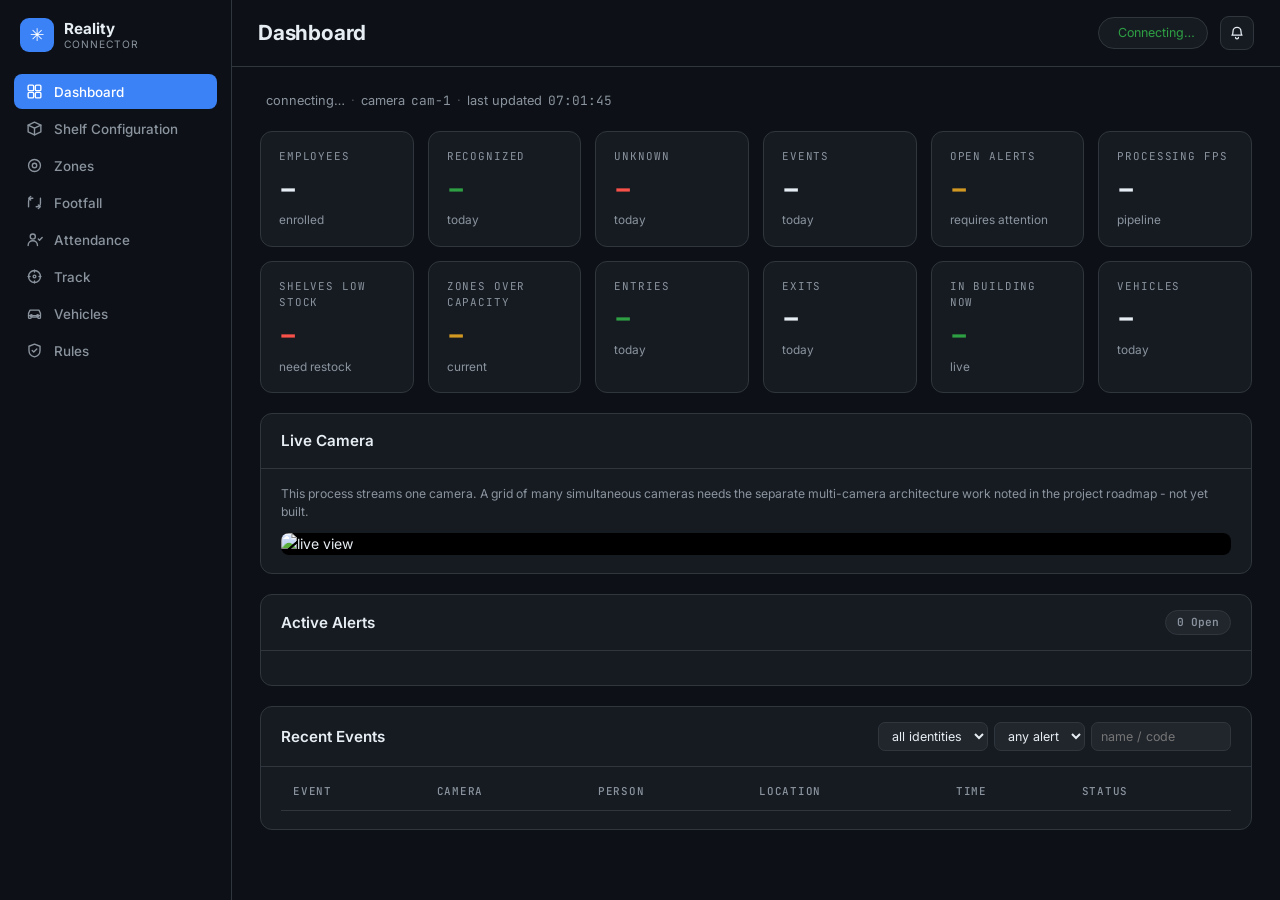
==== commit 64146af4: "Match dashboard theme to Figma's actual design tokens exactly The first redesign pass approximated t" ====
--- a/phase5_dashboard/web/index.html
+++ b/phase5_dashboard/web/index.html
@@ -6,7 +6,7 @@
 <title>Reality Connector</title>
 <link rel="preconnect" href="https://fonts.googleapis.com">
 <link rel="preconnect" href="https://fonts.gstatic.com" crossorigin>
-<link href="https://fonts.googleapis.com/css2?family=IBM+Plex+Mono:wght@400;500&family=IBM+Plex+Sans:wght@400;500;600;700&display=swap" rel="stylesheet">
+<link href="https://fonts.googleapis.com/css2?family=Inter:wght@400;500;600;700&family=JetBrains+Mono:wght@400;500;600&display=swap" rel="stylesheet">
 <link rel="stylesheet" href="style.css">
 </head>
 <body>
@@ -122,7 +122,12 @@
               <input id="f-q" type="search" placeholder="name / code">
             </div>
           </div>
-          <div class="event-list" id="event-list"></div>
+          <div class="table-scroll">
+            <table class="data-table">
+              <thead><tr><th>Event</th><th>Camera</th><th>Person</th><th>Location</th><th>Time</th><th>Status</th></tr></thead>
+              <tbody id="event-list"></tbody>
+            </table>
+          </div>
         </section>
       </section>
 
@@ -136,12 +141,23 @@
         </div>
 
         <section class="card">
-          <div class="card-head"><span>Shelves</span></div>
-          <div id="shelves-list" class="shelves-list"></div>
-        </section>
-
-        <section class="card" id="shelf-form-card">
-          <div class="card-head"><span>Add shelf</span></div>
+          <div class="table-scroll">
+            <table class="data-table">
+              <thead><tr><th>Shelf</th><th>Camera</th><th>Product</th><th>Capacity</th><th>Stock</th><th></th></tr></thead>
+              <tbody id="shelves-list"></tbody>
+            </table>
+          </div>
+        </section>
+
+        <section class="card">
+          <div class="card-head"><span>Restock alerts</span></div>
+          <div id="shelf-alerts-list" class="rules-list"></div>
+        </section>
+      </section>
+
+      <div class="drawer-overlay" id="shelf-drawer" hidden>
+        <div class="drawer">
+          <div class="drawer-head"><h2>Add Shelf</h2><button type="button" id="shelf-drawer-close">✕</button></div>
           <form id="shelf-form" class="rule-form">
             <label>Name<input name="name" required placeholder="e.g. Aisle 3 - Coke 500ml"></label>
             <label>Camera ID<input name="camera_id" required placeholder="shelf-cam-1"></label>
@@ -152,13 +168,8 @@
             <label class="checkbox"><input name="notify_email" type="checkbox"> email</label>
             <button type="submit" class="btn primary">Add shelf</button>
           </form>
-        </section>
-
-        <section class="card">
-          <div class="card-head"><span>Restock alerts</span></div>
-          <div id="shelf-alerts-list" class="rules-list"></div>
-        </section>
-      </section>
+        </div>
+      </div>
 
       <!-- ============================================================ ZONES -->
       <section class="page" id="page-zones">
@@ -170,30 +181,34 @@
         </div>
 
         <div class="split">
-          <section class="card">
-            <div class="card-head"><span>Camera Preview</span></div>
+          <section class="panel-card">
+            <div class="card-head"><span>Camera Preview</span><button type="button" class="btn-link" id="zone-refresh">↻ refresh frame</button></div>
             <div class="zone-canvas-wrap">
               <img id="zone-bg" alt="camera frame">
               <canvas id="zone-canvas"></canvas>
             </div>
+          </section>
+
+          <section class="panel-card">
+            <div class="card-head"><span>Zone Configuration</span></div>
             <div class="zone-controls">
               <input id="zone-name" placeholder="zone name" maxlength="40">
-              <input id="zone-color" type="color" value="#3ccfd7" title="zone colour">
+              <input id="zone-color" type="color" value="#3b82f6" title="zone colour">
               <input id="zone-capacity" type="number" min="1" placeholder="capacity (optional)" title="set to also monitor crowd/queue occupancy">
               <input id="zone-cooldown" type="number" min="0" value="60" placeholder="cooldown (s)" title="min seconds between over-capacity alerts">
+            </div>
+            <div class="zone-controls">
               <button type="button" class="btn" id="zone-undo">undo point</button>
               <button type="button" class="btn" id="zone-cancel">clear</button>
-              <button type="button" class="btn" id="zone-refresh">↻ refresh frame</button>
               <button type="button" class="btn primary" id="zone-finish">Finish &amp; save</button>
             </div>
           </section>
-
-          <section class="card">
-            <div class="card-head"><span>Zone Configuration</span></div>
-            <p class="note">Existing zones</p>
-            <div id="zones-list" class="rules-list"></div>
-          </section>
-        </div>
+        </div>
+
+        <section class="card">
+          <div class="card-head"><span>Existing Zones</span></div>
+          <div id="zones-list" class="rules-list"></div>
+        </section>
 
         <section class="card">
           <div class="card-head"><span>Queue / crowd alerts</span></div>
@@ -210,18 +225,17 @@
             it's backwards.</p>
         </div>
 
-        <section class="card">
-          <div class="card-head"><span>Camera Preview</span></div>
+        <section class="panel-card">
+          <div class="card-head"><span>Camera Preview</span><button type="button" class="btn-link" id="line-refresh">↻ refresh frame</button></div>
           <div class="zone-canvas-wrap">
             <img id="line-bg" alt="camera frame">
             <canvas id="line-canvas"></canvas>
           </div>
           <div class="zone-controls">
             <input id="line-name" placeholder="line name" maxlength="40">
-            <input id="line-color" type="color" value="#e0a53a" title="line colour">
+            <input id="line-color" type="color" value="#3b82f6" title="line colour">
             <button type="button" class="btn" id="line-flip">flip direction</button>
             <button type="button" class="btn" id="line-cancel">clear</button>
-            <button type="button" class="btn" id="line-refresh">↻ refresh frame</button>
             <button type="button" class="btn primary" id="line-finish">Finish &amp; save</button>
           </div>
         </section>
@@ -254,7 +268,12 @@
               <button type="button" class="btn" id="attendance-today">today</button>
             </div>
           </div>
-          <div id="attendance-list" class="rules-list"></div>
+          <div class="table-scroll">
+            <table class="data-table">
+              <thead><tr><th>Employee</th><th>First Seen</th><th>Last Seen</th><th>Status</th></tr></thead>
+              <tbody id="attendance-list"></tbody>
+            </table>
+          </div>
         </section>
       </section>
 
@@ -300,12 +319,22 @@
               <button type="button" class="btn" id="vehicle-log-today">today</button>
             </div>
           </div>
-          <div id="vehicle-log-list" class="rules-list"></div>
+          <div class="table-scroll">
+            <table class="data-table">
+              <thead><tr><th>Plate</th><th>Entry</th><th>Exit</th><th>Status</th></tr></thead>
+              <tbody id="vehicle-log-list"></tbody>
+            </table>
+          </div>
         </section>
 
         <section class="card">
           <div class="card-head"><span>Recent plate reads</span></div>
-          <div id="vehicle-events-list" class="event-list"></div>
+          <div class="table-scroll">
+            <table class="data-table">
+              <thead><tr><th></th><th>Plate</th><th>Camera</th><th>Time</th><th>Votes</th><th>Confidence</th></tr></thead>
+              <tbody id="vehicle-events-list"></tbody>
+            </table>
+          </div>
         </section>
       </section>
 
@@ -318,12 +347,18 @@
         </div>
 
         <section class="card">
-          <div class="card-head"><span>Rules</span></div>
-          <div id="rules-list" class="rules-list"></div>
-        </section>
-
-        <section class="card" id="rule-form-card">
-          <div class="card-head"><span>Add rule</span></div>
+          <div class="table-scroll">
+            <table class="data-table">
+              <thead><tr><th>Rule</th><th>Trigger</th><th>Camera / Zone</th><th>Priority</th><th>Status</th><th></th></tr></thead>
+              <tbody id="rules-list"></tbody>
+            </table>
+          </div>
+        </section>
+      </section>
+
+      <div class="drawer-overlay" id="rule-drawer" hidden>
+        <div class="drawer">
+          <div class="drawer-head"><h2>Create Rule</h2><button type="button" id="rule-drawer-close">✕</button></div>
           <form id="rule-form" class="rule-form">
             <label>Name<input name="name" required placeholder="e.g. Unknown after hours"></label>
             <label>Identity
@@ -352,8 +387,8 @@
             <label class="checkbox"><input name="notify_email" type="checkbox"> email</label>
             <button type="submit" class="btn primary">Add rule</button>
           </form>
-        </section>
-      </section>
+        </div>
+      </div>
 
     </div>
   </div>
--- a/phase5_dashboard/web/style.css
+++ b/phase5_dashboard/web/style.css
@@ -1,26 +1,36 @@
 :root {
-  --ground: #0b0f14;
-  --sidebar: #10151d;
-  --surface: #161d26;
-  --surface-2: #1d2632;
-  --hairline: #262f3b;
-  --ink: #e5eaf0;
-  --muted: #8b98a8;
-  --accent: #3ccfd7;
-  --accent-soft: rgba(60, 207, 215, .14);
-  --good: #43c47e;
-  --warn: #e0a53a;
-  --crit: #ef5c5c;
+  /* dark shell - sidebar, page bg, data surfaces (tiles/alerts/tables) */
+  --ground: #0d1117;
+  --sidebar: #0d1117;
+  --surface: #161b22;
+  --surface-2: #21262d;
+  --hairline: #30363d;
+  --ink: #e6edf3;
+  --muted: #8b949e;
+
+  /* light shell - config/form panels (Zones/Footfall preview+config, Add Rule/Shelf) */
+  --panel: #ffffff;
+  --panel-2: #f6f8fa;
+  --panel-border: #d0d7de;
+  --panel-ink: #1f2328;
+  --panel-muted: #59636e;
+
+  --accent: #3b82f6;
+  --accent-ink: #ffffff;
+  --good: #2ea043;
+  --warn: #d29922;
+  --crit: #f85149;
   --shadow: 0 1px 2px rgba(0,0,0,.4), 0 8px 26px rgba(0,0,0,.35);
+  --radius: 12px;
 }
 * { box-sizing: border-box; }
 html, body { height: 100%; }
 body {
   margin: 0; background: var(--ground); color: var(--ink);
-  font: 14px/1.5 "IBM Plex Sans", system-ui, -apple-system, Segoe UI, Roboto, sans-serif;
+  font: 14px/1.55 "Inter", system-ui, -apple-system, Segoe UI, Roboto, sans-serif;
   -webkit-font-smoothing: antialiased;
 }
-.mono, .k, .clock, select, input, .badge, .conf { font-family: "IBM Plex Mono", ui-monospace, monospace; }
+.mono, .k, .clock, .badge, .conf, code { font-family: "JetBrains Mono", ui-monospace, monospace; }
 .muted { color: var(--muted); }
 
 /* ------------------------------------------------------------------ shell */
@@ -32,7 +42,7 @@
 }
 .brand { display: flex; align-items: center; gap: 10px; padding: 0 6px; }
 .brand-mark {
-  width: 34px; height: 34px; border-radius: 9px; background: var(--accent); color: #06282a;
+  width: 34px; height: 34px; border-radius: 9px; background: var(--accent); color: #fff;
   display: flex; align-items: center; justify-content: center; font-size: 1.1rem; font-weight: 700; flex: none;
 }
 .brand-text { display: flex; flex-direction: column; line-height: 1.25; }
@@ -42,29 +52,29 @@
 .nav { display: flex; flex-direction: column; gap: 2px; }
 .nav-item {
   display: flex; align-items: center; gap: 11px; padding: 9px 12px; border-radius: 8px;
-  border: none; background: none; color: var(--muted); font: 500 .84rem "IBM Plex Sans", sans-serif;
+  border: none; background: none; color: var(--muted); font: 500 .84rem "Inter", sans-serif;
   text-align: left; cursor: pointer; width: 100%;
 }
 .nav-item svg { width: 17px; height: 17px; flex: none; fill: none; stroke: currentColor; stroke-width: 1.6; stroke-linecap: round; stroke-linejoin: round; }
 .nav-item:hover { background: var(--surface-2); color: var(--ink); }
-.nav-item.active { background: var(--accent-soft); color: var(--accent); }
+.nav-item.active { background: var(--accent); color: #fff; }
 
 .main-area { flex: 1; min-width: 0; display: flex; flex-direction: column; }
 
 .topbar {
   display: flex; align-items: center; justify-content: space-between;
-  padding: 16px 26px; border-bottom: 1px solid var(--hairline); background: var(--surface);
-}
-.topbar h1 { margin: 0; font-size: 1.25rem; font-weight: 700; }
+  padding: 16px 26px; border-bottom: 1px solid var(--hairline); background: var(--ground);
+}
+.topbar h1 { margin: 0; font-size: 1.3rem; font-weight: 700; letter-spacing: -.01em; }
 .topbar-right { display: flex; align-items: center; gap: 12px; }
 .status-pill {
   display: flex; align-items: center; gap: 7px; font-size: .78rem; color: var(--good);
-  border: 1px solid var(--hairline); border-radius: 999px; padding: 5px 12px; background: var(--surface-2);
+  border: 1px solid var(--hairline); border-radius: 999px; padding: 5px 12px; background: var(--surface);
 }
 .status-pill.offline { color: var(--crit); }
 .bell {
   position: relative; width: 34px; height: 34px; border-radius: 9px; border: 1px solid var(--hairline);
-  background: var(--surface-2); color: var(--ink); cursor: pointer; display: flex; align-items: center; justify-content: center;
+  background: var(--surface); color: var(--ink); cursor: pointer; display: flex; align-items: center; justify-content: center;
 }
 .bell svg { width: 16px; height: 16px; fill: none; stroke: currentColor; stroke-width: 1.6; stroke-linecap: round; stroke-linejoin: round; }
 .bell-badge {
@@ -73,8 +83,8 @@
   display: flex; align-items: center; justify-content: center; line-height: 1;
 }
 
-.page-body { padding: 22px 26px 40px; display: flex; flex-direction: column; gap: 18px; }
-.page { display: none; flex-direction: column; gap: 18px; }
+.page-body { padding: 24px 28px 44px; display: flex; flex-direction: column; gap: 20px; }
+.page { display: none; flex-direction: column; gap: 20px; }
 .page.active { display: flex; }
 
 .status-line { color: var(--muted); font-size: .8rem; display: flex; align-items: center; gap: 6px; }
@@ -82,50 +92,65 @@
 
 .page-header { display: flex; align-items: flex-start; justify-content: space-between; gap: 16px; }
 .subtitle { color: var(--muted); font-size: .84rem; margin: 0; line-height: 1.55; max-width: 780px; }
-.subtitle code { font-family: "IBM Plex Mono", monospace; font-size: .82em; }
+.subtitle code { font-family: "JetBrains Mono", monospace; font-size: .82em; }
 
 /* ------------------------------------------------------------------ tiles */
 .tiles {
-  display: grid; grid-template-columns: repeat(auto-fit, minmax(150px, 1fr)); gap: 12px;
+  display: grid; grid-template-columns: repeat(auto-fit, minmax(150px, 1fr)); gap: 14px;
 }
 .tile {
-  background: var(--surface); border: 1px solid var(--hairline); border-radius: 10px;
-  padding: 14px 16px; box-shadow: var(--shadow);
-}
-.tile .tl { color: var(--muted); font-size: .68rem; text-transform: uppercase; letter-spacing: .08em; font-family: "IBM Plex Mono", monospace; }
-.tile .k { font-size: 1.7rem; font-weight: 600; line-height: 1.3; margin-top: 4px; }
-.tile .ts { color: var(--muted); font-size: .72rem; margin-top: 2px; }
+  background: var(--surface); border: 1px solid var(--hairline); border-radius: var(--radius);
+  padding: 16px 18px;
+}
+.tile .tl { color: var(--muted); font-size: .68rem; text-transform: uppercase; letter-spacing: .08em; font-family: "JetBrains Mono", monospace; }
+.tile .k { font-size: 1.9rem; font-weight: 600; line-height: 1.3; margin-top: 5px; letter-spacing: -.01em; }
+.tile .ts { color: var(--muted); font-size: .74rem; margin-top: 2px; }
 .tile.good .k { color: var(--good); }
 .tile.warn .k { color: var(--warn); }
 .tile.crit .k { color: var(--crit); }
 
-/* ------------------------------------------------------------------ cards */
+/* ------------------------------------------------------------------ dark data cards */
 .card {
-  background: var(--surface); border: 1px solid var(--hairline); border-radius: 12px;
-  box-shadow: var(--shadow); overflow: hidden; padding: 16px 18px;
+  background: var(--surface); border: 1px solid var(--hairline); border-radius: var(--radius);
+  overflow: hidden; padding: 18px 20px;
 }
 .card-head {
   display: flex; align-items: center; justify-content: space-between; gap: 12px;
-  font-weight: 600; font-size: .82rem; text-transform: uppercase; letter-spacing: .06em;
-  margin: -16px -18px 14px; padding: 13px 18px; border-bottom: 1px solid var(--hairline);
-}
-.note, .hint { color: var(--muted); font-size: .76rem; margin: 0 0 10px; line-height: 1.5; }
+  font-weight: 600; font-size: .95rem;
+  margin: -18px -20px 16px; padding: 15px 20px; border-bottom: 1px solid var(--hairline);
+}
+.note, .hint { color: var(--muted); font-size: .76rem; margin: 0 0 12px; line-height: 1.5; }
 .count-badge {
-  font-family: "IBM Plex Mono", monospace; font-size: .68rem; text-transform: none; letter-spacing: 0;
-  color: var(--muted); background: var(--surface-2); border: 1px solid var(--hairline); border-radius: 999px; padding: 2px 10px;
-}
+  font-family: "JetBrains Mono", monospace; font-size: .7rem; color: var(--muted);
+  background: var(--surface-2); border: 1px solid var(--hairline); border-radius: 999px; padding: 3px 11px;
+}
+
+.bare-table { display: flex; flex-direction: column; gap: 4px; }
 
 .split { display: grid; grid-template-columns: 1.3fr 1fr; gap: 18px; align-items: start; }
 
-.field-label { display: flex; flex-direction: column; gap: 6px; font-size: .78rem; color: var(--muted); }
+.field-label { display: flex; flex-direction: column; gap: 6px; font-size: .78rem; color: var(--panel-muted); }
 
 /* ------------------------------------------------------------------ buttons */
 .btn {
-  font: .78rem "IBM Plex Sans", sans-serif; padding: 7px 14px; border-radius: 7px;
+  font: 500 .82rem "Inter", sans-serif; padding: 8px 15px; border-radius: 8px;
   border: 1px solid var(--hairline); background: var(--surface-2); color: var(--ink); cursor: pointer;
 }
 .btn:hover { border-color: var(--accent); }
-.btn.primary { background: var(--accent); border-color: var(--accent); color: #06282a; font-weight: 600; }
+.btn.primary { background: var(--accent); border-color: var(--accent); color: #fff; font-weight: 600; }
+.btn.primary:hover { filter: brightness(1.08); }
+.btn.block { width: 100%; }
+.btn-link {
+  font: 500 .78rem "Inter", sans-serif; color: var(--accent); background: none; border: none;
+  cursor: pointer; padding: 2px 4px;
+}
+.btn-link:hover { text-decoration: underline; }
+.btn-link.danger { color: var(--crit); }
+
+/* light-surface variants, used inside .panel-card */
+.panel-card .btn { background: var(--panel); border-color: var(--panel-border); color: var(--panel-ink); }
+.panel-card .btn:hover { border-color: var(--accent); }
+.panel-card .btn.primary { background: var(--accent); border-color: var(--accent); color: #fff; }
 
 /* ------------------------------------------------------------------ live video */
 .video-wrap { background: #000; display: flex; align-items: center; justify-content: center; border-radius: 8px; overflow: hidden; }
@@ -136,65 +161,76 @@
 .alert-card {
   display: flex; align-items: center; justify-content: space-between; gap: 14px;
   background: var(--surface-2); border: 1px solid var(--hairline); border-left: 4px solid var(--muted);
-  border-radius: 8px; padding: 11px 14px;
+  border-radius: 8px; padding: 12px 16px;
 }
 .alert-card.prio-critical { border-left-color: var(--crit); }
-.alert-card.prio-high { border-left-color: #f0873f; }
+.alert-card.prio-high { border-left-color: #db6d28; }
 .alert-card.prio-medium { border-left-color: var(--warn); }
-.alert-card.prio-low { border-left-color: #7d8a99; }
-.alert-card .name { font-weight: 600; font-size: .86rem; display: flex; align-items: center; gap: 8px; }
-.alert-card .cond { color: var(--muted); font-size: .74rem; font-family: "IBM Plex Mono", monospace; margin-top: 3px; }
-.alert-card .actions { display: flex; gap: 6px; flex: none; }
+.alert-card.prio-low { border-left-color: #6e7681; }
+.alert-card .name { font-weight: 600; font-size: .88rem; display: flex; align-items: center; gap: 8px; }
+.alert-card .cond { color: var(--muted); font-size: .76rem; margin-top: 4px; }
+.alert-card .cond .mono { font-family: "JetBrains Mono", monospace; color: var(--accent); }
+.alert-card .actions { display: flex; gap: 8px; flex: none; }
 .alert-card .actions button {
-  font: .7rem "IBM Plex Sans", sans-serif; padding: 5px 11px; border-radius: 6px;
+  font: 500 .74rem "Inter", sans-serif; padding: 6px 13px; border-radius: 7px;
   border: 1px solid var(--hairline); background: var(--surface); color: var(--ink); cursor: pointer;
 }
-.alert-card .actions button.view { background: var(--accent); border-color: var(--accent); color: #06282a; font-weight: 600; }
+.alert-card .actions button.view { background: var(--accent); border-color: var(--accent); color: #fff; font-weight: 600; }
 .alert-card .actions button:hover:not(.view) { border-color: var(--accent); }
 
 /* ------------------------------------------------------------------ filters */
 .filters { display: flex; gap: 6px; }
 select, input {
   background: var(--surface-2); color: var(--ink); border: 1px solid var(--hairline);
-  border-radius: 6px; padding: 4px 8px; font-size: .78rem;
-}
-input[type=search] { width: 130px; }
-
-/* ------------------------------------------------------------------ events */
-.event-list { display: flex; flex-direction: column; overflow-y: auto; max-height: 68vh; margin: 0 -18px -16px; }
-.event {
-  display: grid; grid-template-columns: 56px 1fr auto; gap: 10px; align-items: center;
-  padding: 10px 18px; border-bottom: 1px solid var(--hairline); cursor: pointer;
-}
-.event:last-child { border-bottom: none; }
-.event:hover { background: var(--surface-2); }
-.event img { width: 56px; height: 42px; object-fit: cover; border-radius: 4px; background: #000; }
-.event .who { font-weight: 600; }
-.event .meta { color: var(--muted); font-size: .76rem; margin-top: 2px; }
-.event .right { display: flex; flex-direction: column; align-items: flex-end; gap: 4px; }
+  border-radius: 7px; padding: 5px 9px; font-size: .78rem; font-family: "Inter", sans-serif;
+}
+input[type=search] { width: 140px; }
+
+/* ------------------------------------------------------------------ data tables (Rules/Shelves/Events/Attendance/Vehicles) */
+table.data-table { width: 100%; border-collapse: collapse; }
+table.data-table th {
+  text-align: left; font-size: .68rem; text-transform: uppercase; letter-spacing: .07em;
+  color: var(--muted); font-family: "JetBrains Mono", monospace; font-weight: 500;
+  padding: 0 12px 10px; border-bottom: 1px solid var(--hairline);
+}
+table.data-table td {
+  padding: 12px; border-bottom: 1px solid var(--hairline); font-size: .84rem; vertical-align: middle;
+}
+table.data-table tbody tr:last-child td { border-bottom: none; }
+table.data-table tbody tr:hover { background: var(--surface-2); }
+table.data-table tbody tr.event-row { cursor: pointer; }
+table.data-table .cell-title { font-weight: 600; }
+table.data-table .cell-sub { color: var(--muted); font-size: .76rem; margin-top: 2px; }
+table.data-table .cell-mono { font-family: "JetBrains Mono", monospace; color: var(--accent); font-size: .8rem; }
+table.data-table .cell-muted { color: var(--muted); }
+table.data-table .cell-actions { display: flex; gap: 10px; white-space: nowrap; }
+table.data-table img.thumb { width: 44px; height: 34px; object-fit: cover; border-radius: 4px; background: #000; }
+.table-scroll { overflow-x: auto; margin: 0 -20px -18px; padding: 0 20px 18px; }
+.table-scroll table.data-table { min-width: 640px; }
+
+/* ------------------------------------------------------------------ badges (soft-tint pills) */
 .badge {
-  font-size: .68rem; padding: 2px 7px; border-radius: 999px; letter-spacing: .04em;
-  border: 1px solid currentColor;
-}
-.badge.RECOGNIZED { color: var(--good); }
-.badge.UNKNOWN { color: var(--crit); }
-.badge.UNVERIFIED { color: var(--warn); }
-.conf { color: var(--muted); font-size: .72rem; }
-.prio {
-  font-size: .64rem; font-weight: 700; letter-spacing: .06em; text-transform: uppercase;
-  padding: 1px 7px; border-radius: 999px; color: #0b0f13;
-}
-.prio-low { background: #7d8a99; }
-.prio-medium { background: var(--warn); }
-.prio-high { background: #f0873f; }
-.prio-critical { background: var(--crit); color: #fff; }
-.alertbtns { display: flex; gap: 4px; margin-top: 2px; }
+  display: inline-flex; align-items: center; font-size: .68rem; font-weight: 600; padding: 3px 10px;
+  border-radius: 999px; letter-spacing: .02em; border: 1px solid transparent;
+}
+.badge.RECOGNIZED, .badge-good { color: var(--good); background: rgba(46,160,67,.15); border-color: rgba(46,160,67,.35); }
+.badge.UNKNOWN, .badge-crit { color: var(--crit); background: rgba(248,81,73,.15); border-color: rgba(248,81,73,.35); }
+.badge.UNVERIFIED, .badge-warn { color: var(--warn); background: rgba(210,153,34,.15); border-color: rgba(210,153,34,.35); }
+.badge-info { color: var(--accent); background: rgba(59,130,246,.15); border-color: rgba(59,130,246,.35); }
+.badge-muted { color: var(--muted); background: var(--surface-2); border-color: var(--hairline); }
+.conf { color: var(--muted); font-size: .72rem; font-family: "JetBrains Mono", monospace; }
+.badge-btn { background: none; border: none; padding: 0; cursor: pointer; }
+.prio { font-size: .68rem; font-weight: 600; padding: 3px 10px; border-radius: 999px; }
+.prio-low { color: var(--muted); background: var(--surface-2); border: 1px solid var(--hairline); }
+.prio-medium { color: var(--accent); background: rgba(59,130,246,.15); border: 1px solid rgba(59,130,246,.35); }
+.prio-high { color: #db6d28; background: rgba(219,109,40,.15); border: 1px solid rgba(219,109,40,.35); }
+.prio-critical { color: var(--crit); background: rgba(248,81,73,.15); border: 1px solid rgba(248,81,73,.35); }
+.alertbtns { display: flex; gap: 8px; }
 .alertbtns button {
-  font: .68rem "IBM Plex Mono", monospace; padding: 2px 6px; border-radius: 5px;
-  border: 1px solid var(--hairline); background: var(--surface); color: var(--ink); cursor: pointer;
+  font: 500 .72rem "Inter", sans-serif; padding: 4px 10px; border-radius: 6px;
+  border: 1px solid var(--hairline); background: var(--surface-2); color: var(--ink); cursor: pointer;
 }
 .alertbtns button:hover { border-color: var(--accent); }
-.pill-open { color: var(--warn); font-size: .68rem; border: 1px solid var(--warn); border-radius: 999px; padding: 1px 6px; }
 
 /* ------------------------------------------------------------------ event detail modal */
 .modal {
@@ -203,12 +239,12 @@
 }
 .modal-card {
   position: relative; background: var(--surface); border: 1px solid var(--hairline);
-  border-radius: 12px; max-width: 720px; width: 100%; overflow: hidden; box-shadow: var(--shadow);
+  border-radius: var(--radius); max-width: 720px; width: 100%; overflow: hidden; box-shadow: var(--shadow);
 }
 .modal-card img { width: 100%; display: block; background: #000; max-height: 60vh; object-fit: contain; }
-.modal-body { padding: 14px 18px; display: grid; grid-template-columns: auto 1fr; gap: 4px 16px; font-size: .85rem; }
+.modal-body { padding: 16px 20px; display: grid; grid-template-columns: auto 1fr; gap: 6px 16px; font-size: .85rem; }
 .modal-body dt { color: var(--muted); }
-.modal-body dd { margin: 0; font-family: "IBM Plex Mono", monospace; }
+.modal-body dd { margin: 0; font-family: "JetBrains Mono", monospace; }
 .close {
   position: absolute; top: 8px; right: 8px; z-index: 2; width: 30px; height: 30px;
   border-radius: 8px; border: 1px solid var(--hairline); background: rgba(0,0,0,.5);
@@ -216,51 +252,85 @@
 }
 [hidden] { display: none !important; }
 
-/* ------------------------------------------------------------------ rule / row lists */
-.rules-list { display: flex; flex-direction: column; gap: 8px; }
+/* ------------------------------------------------------------------ light form / config panels */
+.panel-card {
+  background: var(--panel); color: var(--panel-ink); border: 1px solid var(--panel-border);
+  border-radius: var(--radius); overflow: hidden;
+}
+.panel-card .card-head {
+  background: var(--panel); color: var(--panel-ink); border-bottom: 1px solid var(--panel-border);
+}
+.panel-card, .panel-card .card-body { padding: 18px 20px; }
+.panel-card .note { color: var(--panel-muted); }
+.panel-card select, .panel-card input {
+  background: #fff; color: var(--panel-ink); border: 1px solid var(--panel-border);
+}
+.panel-card select:focus, .panel-card input:focus { outline: 2px solid var(--accent); outline-offset: -1px; }
+.panel-card .field-label { color: var(--panel-muted); }
+
+.toggle-group { display: flex; gap: 8px; }
+.toggle-opt {
+  flex: 1; text-align: center; padding: 8px 12px; border-radius: 8px; border: 1px solid var(--panel-border);
+  background: #fff; color: var(--panel-ink); font: 500 .82rem "Inter", sans-serif; cursor: pointer;
+}
+.toggle-opt.selected { border-color: var(--accent); background: rgba(59,130,246,.08); color: var(--accent); }
+
+/* rule / row lists (flat hairline rows, e.g. zones/lines/camera-roles/queue+shelf alerts/track path) */
+.rules-list { display: flex; flex-direction: column; }
 .rule-row {
   display: grid; grid-template-columns: 1fr auto auto auto; gap: 10px; align-items: center;
-  background: var(--surface-2); border: 1px solid var(--hairline); border-radius: 8px; padding: 8px 12px;
-}
+  padding: 12px 4px; border-bottom: 1px solid var(--hairline);
+}
+.rules-list .rule-row:last-child { border-bottom: none; }
 .rule-row .name { font-weight: 600; font-size: .85rem; }
-.rule-row .cond { color: var(--muted); font-size: .72rem; font-family: "IBM Plex Mono", monospace; margin-top: 2px; }
-.rule-row button { font: .68rem "IBM Plex Mono", monospace; padding: 3px 8px; border-radius: 5px; border: 1px solid var(--hairline); background: var(--surface); color: var(--ink); cursor: pointer; }
+.rule-row .cond { color: var(--muted); font-size: .76rem; margin-top: 2px; }
+.rule-row button { font: 500 .72rem "Inter", sans-serif; padding: 4px 10px; border-radius: 6px; border: 1px solid var(--hairline); background: var(--surface-2); color: var(--ink); cursor: pointer; }
+.rule-row button:hover { border-color: var(--accent); }
 .rule-row .toggle { accent-color: var(--accent); width: 16px; height: 16px; }
-.rule-form { display: grid; grid-template-columns: repeat(3, 1fr); gap: 10px 12px; }
-.rule-form label { display: flex; flex-direction: column; gap: 4px; font-size: .72rem; color: var(--muted); }
-.rule-form input, .rule-form select { padding: 6px 8px; }
+
+.rule-form { display: grid; grid-template-columns: repeat(3, 1fr); gap: 14px 16px; }
+.rule-form label { display: flex; flex-direction: column; gap: 5px; font-size: .74rem; color: var(--panel-muted); font-weight: 500; }
+.rule-form input, .rule-form select { padding: 8px 10px; border-radius: 8px; }
 .rule-form .checkbox { flex-direction: row; align-items: center; gap: 6px; }
-.rule-form button { grid-column: 1 / -1; justify-self: start; margin-top: 4px; }
+.rule-form button { grid-column: 1 / -1; justify-self: start; margin-top: 6px; }
 
 /* ------------------------------------------------------------------ zone / line canvases */
 .zone-canvas-wrap {
-  position: relative; background: #000; border-radius: 8px; overflow: hidden;
-  line-height: 0;
+  position: relative; background: #000; border-radius: 8px; overflow: hidden; line-height: 0;
 }
 .zone-canvas-wrap img { width: 100%; display: block; }
 .zone-canvas-wrap canvas { position: absolute; top: 0; left: 0; cursor: crosshair; }
-.zone-controls { display: flex; flex-wrap: wrap; gap: 8px; align-items: center; margin: 12px 0 2px; }
-.zone-controls input[type=text], .zone-controls input:not([type]) {
-  padding: 6px 8px; flex: 1; min-width: 140px;
-}
-#zone-name { padding: 6px 8px; flex: 1; min-width: 140px; }
-#zone-color { padding: 0; width: 34px; height: 30px; border-radius: 6px; border: 1px solid var(--hairline); background: none; }
-#zone-capacity, #zone-cooldown { padding: 6px 8px; width: 130px; }
-#line-name { padding: 6px 8px; flex: 1; min-width: 140px; }
-#line-color { padding: 0; width: 34px; height: 30px; border-radius: 6px; border: 1px solid var(--hairline); background: none; }
-
-/* ------------------------------------------------------------------ shelves */
-.shelves-list { display: flex; flex-direction: column; gap: 8px; }
-.shelf-row {
-  display: grid; grid-template-columns: 1fr 160px auto; gap: 12px; align-items: center;
-  background: var(--surface-2); border: 1px solid var(--hairline); border-radius: 8px; padding: 8px 12px;
-}
-.shelf-row .name { font-weight: 600; font-size: .85rem; }
-.shelf-row .cond { color: var(--muted); font-size: .72rem; font-family: "IBM Plex Mono", monospace; margin-top: 2px; }
-.stockbar { height: 8px; border-radius: 999px; background: var(--surface); overflow: hidden; border: 1px solid var(--hairline); }
+.zone-controls { display: flex; flex-wrap: wrap; gap: 8px; align-items: center; margin: 14px 0 2px; }
+.zone-controls input[type=text], .zone-controls input:not([type]) { padding: 8px 10px; flex: 1; min-width: 140px; }
+#zone-name { padding: 8px 10px; flex: 1; min-width: 140px; }
+#zone-color { padding: 0; width: 36px; height: 32px; border-radius: 7px; border: 1px solid var(--panel-border); background: none; }
+#zone-capacity, #zone-cooldown { padding: 8px 10px; width: 140px; }
+#line-name { padding: 8px 10px; flex: 1; min-width: 140px; }
+#line-color { padding: 0; width: 36px; height: 32px; border-radius: 7px; border: 1px solid var(--panel-border); background: none; }
+
+/* ------------------------------------------------------------------ shelves stock bars */
+.stockbar { height: 7px; border-radius: 999px; background: var(--surface-2); overflow: hidden; border: 1px solid var(--hairline); min-width: 90px; }
 .stockbar > i { display: block; height: 100%; border-radius: 999px; }
-.stockpct { font-family: "IBM Plex Mono", monospace; font-size: .72rem; color: var(--muted); margin-top: 3px; text-align: right; }
-.shelf-row button { font: .68rem "IBM Plex Mono", monospace; padding: 3px 8px; border-radius: 5px; border: 1px solid var(--hairline); background: var(--surface); color: var(--ink); cursor: pointer; }
+.stockpct { font-family: "JetBrains Mono", monospace; font-size: .72rem; color: var(--muted); margin-top: 4px; }
+
+/* ------------------------------------------------------------------ drawer (Create Rule / Add Shelf) */
+.drawer-overlay {
+  position: fixed; inset: 0; background: rgba(0,0,0,.55); z-index: 30;
+  display: flex; justify-content: flex-end;
+}
+.drawer {
+  width: min(520px, 100%); height: 100%; background: var(--panel); color: var(--panel-ink);
+  overflow-y: auto; padding: 26px 28px 32px; box-shadow: -8px 0 30px rgba(0,0,0,.4);
+}
+.drawer-head { display: flex; align-items: flex-start; justify-content: space-between; margin-bottom: 18px; }
+.drawer-head h2 { margin: 0; font-size: 1.15rem; }
+.drawer-head button { background: none; border: none; color: var(--panel-muted); font-size: 1.2rem; cursor: pointer; line-height: 1; }
+.drawer .rule-form { grid-template-columns: 1fr 1fr; }
+.drawer .rule-form label { color: var(--panel-muted); }
+.drawer input, .drawer select {
+  background: #fff; color: var(--panel-ink); border: 1px solid var(--panel-border);
+}
+.drawer input:focus, .drawer select:focus { outline: 2px solid var(--accent); outline-offset: -1px; }
 
 @media (max-width: 980px) {
   .sidebar { width: 76px; }
@@ -271,4 +341,5 @@
 @media (max-width: 700px) {
   .tiles { grid-template-columns: repeat(2, 1fr); }
   .page-body { padding: 16px; }
-}
+  .drawer { width: 100%; }
+}
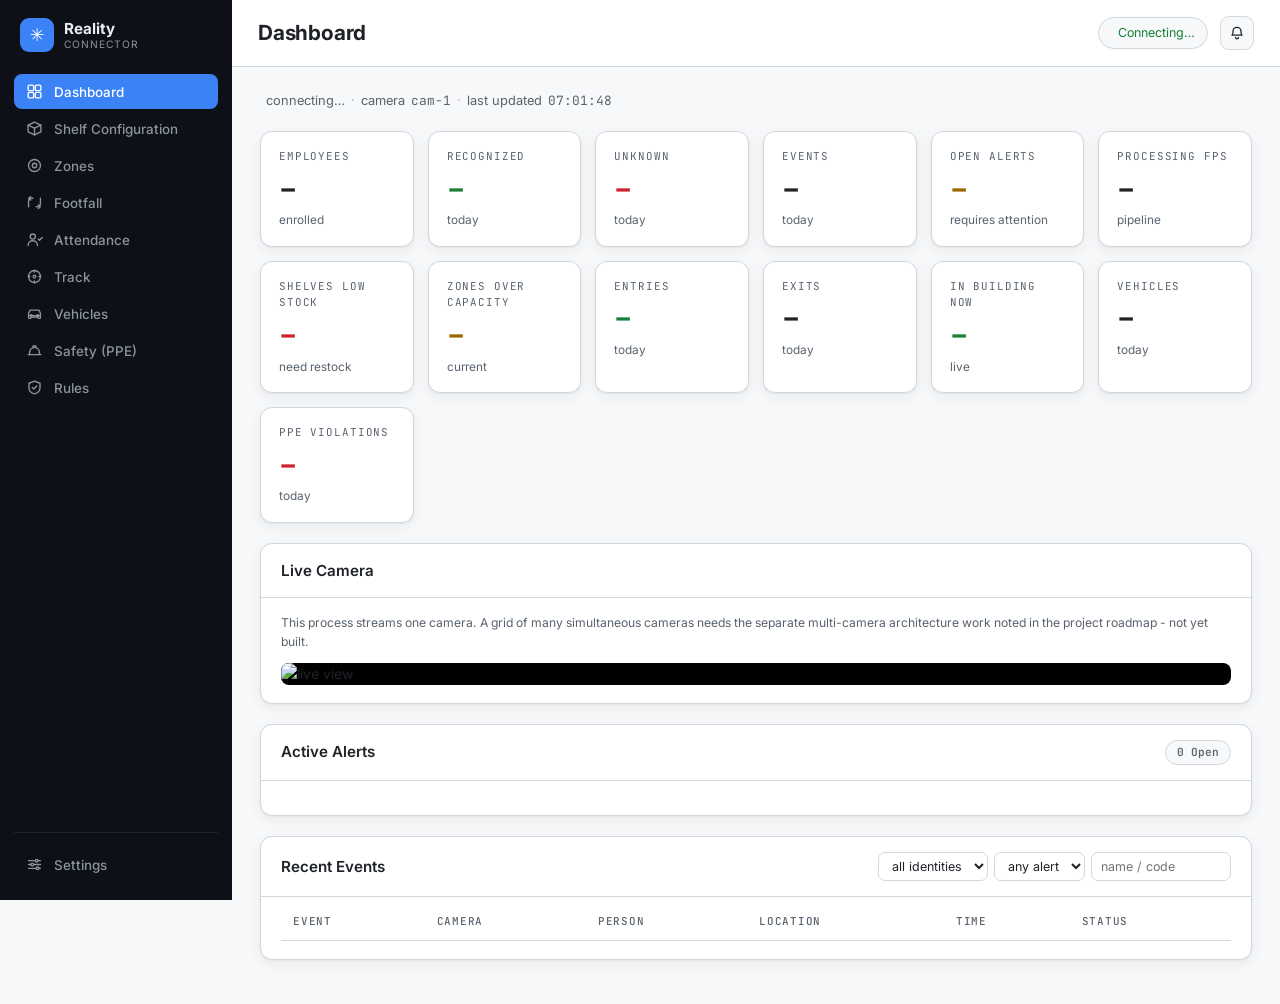
==== commit ddc27bb3: "Add dashboard Settings page and Phase 14 PPE / safety compliance Settings page: edits phase1_camera/" ====
--- a/phase5_dashboard/web/index.html
+++ b/phase5_dashboard/web/index.html
@@ -46,9 +46,19 @@
         <svg viewBox="0 0 20 20"><path d="M3 12.5V9.8L4.8 6h10.4L17 9.8v2.7"/><path d="M3 12.5h14v2.3a1 1 0 0 1-1 1h-1a1 1 0 0 1-1-1v-.6H6v.6a1 1 0 0 1-1 1H4a1 1 0 0 1-1-1Z"/><circle cx="6.3" cy="12.5" r="1.1"/><circle cx="13.7" cy="12.5" r="1.1"/></svg>
         <span>Vehicles</span>
       </button>
+      <button class="nav-item" data-page="safety">
+        <svg viewBox="0 0 20 20"><path d="M2.5 14.8h15"/><path d="M4.2 14.8v-2.6a5.8 5.8 0 0 1 11.6 0v2.6"/><path d="M8.3 6.9V4.6h3.4v2.3"/></svg>
+        <span>Safety (PPE)</span>
+      </button>
       <button class="nav-item" data-page="rules">
         <svg viewBox="0 0 20 20"><path d="M10 2.5 16.5 5v5c0 4-2.8 6.6-6.5 7.5C6.3 16.6 3.5 14 3.5 10V5Z"/><path d="m7.3 10 1.8 1.8 3.6-3.6"/></svg>
         <span>Rules</span>
+      </button>
+    </nav>
+    <nav class="nav nav-bottom">
+      <button class="nav-item" data-page="settings">
+        <svg viewBox="0 0 20 20"><path d="M3 5.5h8M14.2 5.5H17M3 10h2.8M9.2 10H17M3 14.5h9M15.2 14.5H17"/><circle cx="12.6" cy="5.5" r="1.6"/><circle cx="7.4" cy="10" r="1.6"/><circle cx="13.6" cy="14.5" r="1.6"/></svg>
+        <span>Settings</span>
       </button>
     </nav>
   </aside>
@@ -89,6 +99,7 @@
           <div class="tile"><div class="tl">Exits</div><div class="k" id="t-exits">–</div><div class="ts">today</div></div>
           <div class="tile good"><div class="tl">In Building Now</div><div class="k" id="t-in-building">–</div><div class="ts">live</div></div>
           <div class="tile"><div class="tl">Vehicles</div><div class="k" id="t-vehicles">–</div><div class="ts">today</div></div>
+          <div class="tile crit"><div class="tl">PPE Violations</div><div class="k" id="t-ppe">–</div><div class="ts">today</div></div>
         </section>
 
         <section class="card">
@@ -197,6 +208,17 @@
               <input id="zone-capacity" type="number" min="1" placeholder="capacity (optional)" title="set to also monitor crowd/queue occupancy">
               <input id="zone-cooldown" type="number" min="0" value="60" placeholder="cooldown (s)" title="min seconds between over-capacity alerts">
             </div>
+            <fieldset class="ppe-picker">
+              <label class="switch"><input type="checkbox" id="zone-ppe-on"><span class="track"></span>
+                <span>PPE zone <span class="muted">- check people here for safety equipment</span></span></label>
+              <div class="ppe-options" id="zone-ppe" hidden>
+                <label><input type="checkbox" value="helmet"> Helmet</label>
+                <label><input type="checkbox" value="vest"> Vest</label>
+                <label><input type="checkbox" value="gloves"> Gloves</label>
+                <label><input type="checkbox" value="boots"> Boots</label>
+                <label><input type="checkbox" value="goggles"> Goggles</label>
+              </div>
+            </fieldset>
             <div class="zone-controls">
               <button type="button" class="btn" id="zone-undo">undo point</button>
               <button type="button" class="btn" id="zone-cancel">clear</button>
@@ -333,6 +355,50 @@
             <table class="data-table">
               <thead><tr><th></th><th>Plate</th><th>Camera</th><th>Time</th><th>Votes</th><th>Confidence</th></tr></thead>
               <tbody id="vehicle-events-list"></tbody>
+            </table>
+          </div>
+        </section>
+      </section>
+
+      <!-- ============================================================ SAFETY (PPE) -->
+      <section class="page" id="page-safety">
+        <div class="page-header">
+          <p class="subtitle">Checks people standing in <b>PPE zones</b> for the equipment each zone requires
+            (turn it on per zone on the Zones page). A violation is logged only after <b>3 consecutive checks</b>
+            agree, so a helmet hidden for a moment by a raised arm doesn't raise an alarm. A helmet or vest
+            counts as missing when it can't be seen; gloves only when bare hands are clearly visible.</p>
+        </div>
+        <div class="banner banner-warn" id="ppe-disabled" hidden></div>
+        <section class="tiles">
+          <div class="tile crit"><div class="tl">Violations</div><div class="k" id="ppe-t-today">–</div><div class="ts">today</div></div>
+          <div class="tile warn"><div class="tl">Open</div><div class="k" id="ppe-t-open">–</div><div class="ts">need review</div></div>
+          <div class="tile"><div class="tl">In PPE zones</div><div class="k" id="ppe-t-people">–</div><div class="ts">people now</div></div>
+          <div class="tile good"><div class="tl">Compliant</div><div class="k" id="ppe-t-ok">–</div><div class="ts">people now</div></div>
+        </section>
+        <section class="card">
+          <div class="card-head"><span>Right now</span><span class="count-badge" id="ppe-live-meta">–</span></div>
+          <div id="ppe-live" class="rules-list"></div>
+        </section>
+        <section class="card">
+          <div class="card-head">
+            <span>Violations</span>
+            <div class="filters">
+              <select id="ppe-f-status">
+                <option value="">any status</option>
+                <option value="open">open</option>
+                <option value="ack">acknowledged</option>
+                <option value="closed">closed</option>
+              </select>
+              <select id="ppe-f-window">
+                <option value="today">today</option>
+                <option value="">all time</option>
+              </select>
+            </div>
+          </div>
+          <div class="table-scroll">
+            <table class="data-table">
+              <thead><tr><th>Evidence</th><th>Time</th><th>Person</th><th>Zone</th><th>Missing</th><th>Status</th></tr></thead>
+              <tbody id="ppe-list"></tbody>
             </table>
           </div>
         </section>
@@ -390,6 +456,25 @@
         </div>
       </div>
 
+      <!-- ============================================================ SETTINGS -->
+      <section class="page" id="page-settings">
+        <div class="page-header">
+          <p class="subtitle">These settings are stored in <code id="settings-env-file">phase1_camera/.env</code>.
+            Saved changes apply the next time each process starts; fields waiting for a restart are marked.</p>
+        </div>
+        <div class="banner banner-warn" id="settings-restart" hidden></div>
+        <div class="banner banner-info" id="settings-readonly" hidden>You're viewing settings from another
+          machine, so they're read-only. Open the dashboard on the machine running it to make changes.</div>
+        <form id="settings-form" novalidate></form>
+        <div class="savebar" id="settings-savebar" hidden>
+          <span id="settings-savebar-text">You have unsaved changes</span>
+          <div class="savebar-actions">
+            <button type="button" class="btn" id="settings-discard">Discard</button>
+            <button type="button" class="btn primary" id="settings-save">Save changes</button>
+          </div>
+        </div>
+      </section>
+
     </div>
   </div>
 </div>
--- a/phase5_dashboard/web/style.css
+++ b/phase5_dashboard/web/style.css
@@ -1,26 +1,24 @@
 :root {
-  /* dark shell - sidebar, page bg, data surfaces (tiles/alerts/tables) */
-  --ground: #0d1117;
+  /* sidebar only - dark charcoal shell */
   --sidebar: #0d1117;
-  --surface: #161b22;
-  --surface-2: #21262d;
-  --hairline: #30363d;
-  --ink: #e6edf3;
-  --muted: #8b949e;
-
-  /* light shell - config/form panels (Zones/Footfall preview+config, Add Rule/Shelf) */
-  --panel: #ffffff;
-  --panel-2: #f6f8fa;
-  --panel-border: #d0d7de;
-  --panel-ink: #1f2328;
-  --panel-muted: #59636e;
+  --sidebar-ink: #e6edf3;
+  --sidebar-muted: #8b949e;
+  --sidebar-hover: #21262d;
+
+  /* everything else - light content area */
+  --ground: #f6f8fa;
+  --surface: #ffffff;
+  --surface-2: #f6f8fa;
+  --hairline: #d0d7de;
+  --ink: #1f2328;
+  --muted: #59636e;
 
   --accent: #3b82f6;
   --accent-ink: #ffffff;
-  --good: #2ea043;
-  --warn: #d29922;
-  --crit: #f85149;
-  --shadow: 0 1px 2px rgba(0,0,0,.4), 0 8px 26px rgba(0,0,0,.35);
+  --good: #1a7f37;
+  --warn: #9a6700;
+  --crit: #cf222e;
+  --shadow: 0 1px 2px rgba(31,35,40,.06), 0 4px 14px rgba(31,35,40,.06);
   --radius: 12px;
 }
 * { box-sizing: border-box; }
@@ -37,8 +35,9 @@
 .app { display: flex; min-height: 100vh; }
 
 .sidebar {
-  width: 232px; flex: none; background: var(--sidebar); border-right: 1px solid var(--hairline);
+  width: 232px; flex: none; background: var(--sidebar); color: var(--sidebar-ink);
   display: flex; flex-direction: column; padding: 18px 14px; gap: 22px;
+  position: sticky; top: 0; height: 100vh; overflow-y: auto;
 }
 .brand { display: flex; align-items: center; gap: 10px; padding: 0 6px; }
 .brand-mark {
@@ -46,35 +45,35 @@
   display: flex; align-items: center; justify-content: center; font-size: 1.1rem; font-weight: 700; flex: none;
 }
 .brand-text { display: flex; flex-direction: column; line-height: 1.25; }
-.brand-text b { font-size: .95rem; font-weight: 700; }
-.brand-text span { font-size: .64rem; letter-spacing: .1em; color: var(--muted); }
+.brand-text b { font-size: .95rem; font-weight: 700; color: var(--sidebar-ink); }
+.brand-text span { font-size: .64rem; letter-spacing: .1em; color: var(--sidebar-muted); }
 
 .nav { display: flex; flex-direction: column; gap: 2px; }
 .nav-item {
   display: flex; align-items: center; gap: 11px; padding: 9px 12px; border-radius: 8px;
-  border: none; background: none; color: var(--muted); font: 500 .84rem "Inter", sans-serif;
+  border: none; background: none; color: var(--sidebar-muted); font: 500 .84rem "Inter", sans-serif;
   text-align: left; cursor: pointer; width: 100%;
 }
 .nav-item svg { width: 17px; height: 17px; flex: none; fill: none; stroke: currentColor; stroke-width: 1.6; stroke-linecap: round; stroke-linejoin: round; }
-.nav-item:hover { background: var(--surface-2); color: var(--ink); }
+.nav-item:hover { background: var(--sidebar-hover); color: var(--sidebar-ink); }
 .nav-item.active { background: var(--accent); color: #fff; }
 
 .main-area { flex: 1; min-width: 0; display: flex; flex-direction: column; }
 
 .topbar {
   display: flex; align-items: center; justify-content: space-between;
-  padding: 16px 26px; border-bottom: 1px solid var(--hairline); background: var(--ground);
+  padding: 16px 26px; border-bottom: 1px solid var(--hairline); background: var(--surface);
 }
 .topbar h1 { margin: 0; font-size: 1.3rem; font-weight: 700; letter-spacing: -.01em; }
 .topbar-right { display: flex; align-items: center; gap: 12px; }
 .status-pill {
   display: flex; align-items: center; gap: 7px; font-size: .78rem; color: var(--good);
-  border: 1px solid var(--hairline); border-radius: 999px; padding: 5px 12px; background: var(--surface);
+  border: 1px solid var(--hairline); border-radius: 999px; padding: 5px 12px; background: var(--surface-2);
 }
 .status-pill.offline { color: var(--crit); }
 .bell {
   position: relative; width: 34px; height: 34px; border-radius: 9px; border: 1px solid var(--hairline);
-  background: var(--surface); color: var(--ink); cursor: pointer; display: flex; align-items: center; justify-content: center;
+  background: var(--surface-2); color: var(--ink); cursor: pointer; display: flex; align-items: center; justify-content: center;
 }
 .bell svg { width: 16px; height: 16px; fill: none; stroke: currentColor; stroke-width: 1.6; stroke-linecap: round; stroke-linejoin: round; }
 .bell-badge {
@@ -100,7 +99,7 @@
 }
 .tile {
   background: var(--surface); border: 1px solid var(--hairline); border-radius: var(--radius);
-  padding: 16px 18px;
+  padding: 16px 18px; box-shadow: var(--shadow);
 }
 .tile .tl { color: var(--muted); font-size: .68rem; text-transform: uppercase; letter-spacing: .08em; font-family: "JetBrains Mono", monospace; }
 .tile .k { font-size: 1.9rem; font-weight: 600; line-height: 1.3; margin-top: 5px; letter-spacing: -.01em; }
@@ -109,10 +108,10 @@
 .tile.warn .k { color: var(--warn); }
 .tile.crit .k { color: var(--crit); }
 
-/* ------------------------------------------------------------------ dark data cards */
+/* ------------------------------------------------------------------ cards */
 .card {
   background: var(--surface); border: 1px solid var(--hairline); border-radius: var(--radius);
-  overflow: hidden; padding: 18px 20px;
+  overflow: hidden; padding: 18px 20px; box-shadow: var(--shadow);
 }
 .card-head {
   display: flex; align-items: center; justify-content: space-between; gap: 12px;
@@ -129,12 +128,12 @@
 
 .split { display: grid; grid-template-columns: 1.3fr 1fr; gap: 18px; align-items: start; }
 
-.field-label { display: flex; flex-direction: column; gap: 6px; font-size: .78rem; color: var(--panel-muted); }
+.field-label { display: flex; flex-direction: column; gap: 6px; font-size: .78rem; color: var(--muted); }
 
 /* ------------------------------------------------------------------ buttons */
 .btn {
   font: 500 .82rem "Inter", sans-serif; padding: 8px 15px; border-radius: 8px;
-  border: 1px solid var(--hairline); background: var(--surface-2); color: var(--ink); cursor: pointer;
+  border: 1px solid var(--hairline); background: var(--surface); color: var(--ink); cursor: pointer;
 }
 .btn:hover { border-color: var(--accent); }
 .btn.primary { background: var(--accent); border-color: var(--accent); color: #fff; font-weight: 600; }
@@ -147,11 +146,6 @@
 .btn-link:hover { text-decoration: underline; }
 .btn-link.danger { color: var(--crit); }
 
-/* light-surface variants, used inside .panel-card */
-.panel-card .btn { background: var(--panel); border-color: var(--panel-border); color: var(--panel-ink); }
-.panel-card .btn:hover { border-color: var(--accent); }
-.panel-card .btn.primary { background: var(--accent); border-color: var(--accent); color: #fff; }
-
 /* ------------------------------------------------------------------ live video */
 .video-wrap { background: #000; display: flex; align-items: center; justify-content: center; border-radius: 8px; overflow: hidden; }
 #live-img { width: 100%; max-height: 56vh; object-fit: contain; display: block; }
@@ -160,12 +154,12 @@
 .alerts-list { display: flex; flex-direction: column; gap: 10px; }
 .alert-card {
   display: flex; align-items: center; justify-content: space-between; gap: 14px;
-  background: var(--surface-2); border: 1px solid var(--hairline); border-left: 4px solid var(--muted);
+  background: var(--surface); border: 1px solid var(--hairline); border-left: 4px solid var(--muted);
   border-radius: 8px; padding: 12px 16px;
 }
-.alert-card.prio-critical { border-left-color: var(--crit); }
-.alert-card.prio-high { border-left-color: #db6d28; }
-.alert-card.prio-medium { border-left-color: var(--warn); }
+.alert-card.prio-critical { border-left-color: var(--crit); background: #fff5f5; }
+.alert-card.prio-high { border-left-color: #bc4c00; background: #fff8f2; }
+.alert-card.prio-medium { border-left-color: var(--warn); background: #fffbf0; }
 .alert-card.prio-low { border-left-color: #6e7681; }
 .alert-card .name { font-weight: 600; font-size: .88rem; display: flex; align-items: center; gap: 8px; }
 .alert-card .cond { color: var(--muted); font-size: .76rem; margin-top: 4px; }
@@ -181,9 +175,10 @@
 /* ------------------------------------------------------------------ filters */
 .filters { display: flex; gap: 6px; }
 select, input {
-  background: var(--surface-2); color: var(--ink); border: 1px solid var(--hairline);
+  background: #fff; color: var(--ink); border: 1px solid var(--hairline);
   border-radius: 7px; padding: 5px 9px; font-size: .78rem; font-family: "Inter", sans-serif;
 }
+select:focus, input:focus { outline: 2px solid var(--accent); outline-offset: -1px; }
 input[type=search] { width: 140px; }
 
 /* ------------------------------------------------------------------ data tables (Rules/Shelves/Events/Attendance/Vehicles) */
@@ -213,33 +208,34 @@
   display: inline-flex; align-items: center; font-size: .68rem; font-weight: 600; padding: 3px 10px;
   border-radius: 999px; letter-spacing: .02em; border: 1px solid transparent;
 }
-.badge.RECOGNIZED, .badge-good { color: var(--good); background: rgba(46,160,67,.15); border-color: rgba(46,160,67,.35); }
-.badge.UNKNOWN, .badge-crit { color: var(--crit); background: rgba(248,81,73,.15); border-color: rgba(248,81,73,.35); }
-.badge.UNVERIFIED, .badge-warn { color: var(--warn); background: rgba(210,153,34,.15); border-color: rgba(210,153,34,.35); }
-.badge-info { color: var(--accent); background: rgba(59,130,246,.15); border-color: rgba(59,130,246,.35); }
+.badge.RECOGNIZED, .badge-good { color: var(--good); background: rgba(26,127,55,.1); border-color: rgba(26,127,55,.28); }
+.badge.UNKNOWN, .badge-crit { color: var(--crit); background: rgba(207,34,46,.1); border-color: rgba(207,34,46,.28); }
+.badge.UNVERIFIED, .badge-warn { color: var(--warn); background: rgba(154,103,0,.1); border-color: rgba(154,103,0,.28); }
+.badge-info { color: var(--accent); background: rgba(59,130,246,.1); border-color: rgba(59,130,246,.3); }
 .badge-muted { color: var(--muted); background: var(--surface-2); border-color: var(--hairline); }
 .conf { color: var(--muted); font-size: .72rem; font-family: "JetBrains Mono", monospace; }
 .badge-btn { background: none; border: none; padding: 0; cursor: pointer; }
 .prio { font-size: .68rem; font-weight: 600; padding: 3px 10px; border-radius: 999px; }
 .prio-low { color: var(--muted); background: var(--surface-2); border: 1px solid var(--hairline); }
-.prio-medium { color: var(--accent); background: rgba(59,130,246,.15); border: 1px solid rgba(59,130,246,.35); }
-.prio-high { color: #db6d28; background: rgba(219,109,40,.15); border: 1px solid rgba(219,109,40,.35); }
-.prio-critical { color: var(--crit); background: rgba(248,81,73,.15); border: 1px solid rgba(248,81,73,.35); }
+.prio-medium { color: var(--accent); background: rgba(59,130,246,.1); border: 1px solid rgba(59,130,246,.3); }
+.prio-high { color: #bc4c00; background: rgba(188,76,0,.1); border: 1px solid rgba(188,76,0,.28); }
+.prio-critical { color: var(--crit); background: rgba(207,34,46,.1); border: 1px solid rgba(207,34,46,.28); }
 .alertbtns { display: flex; gap: 8px; }
 .alertbtns button {
   font: 500 .72rem "Inter", sans-serif; padding: 4px 10px; border-radius: 6px;
-  border: 1px solid var(--hairline); background: var(--surface-2); color: var(--ink); cursor: pointer;
+  border: 1px solid var(--hairline); background: var(--surface); color: var(--ink); cursor: pointer;
 }
 .alertbtns button:hover { border-color: var(--accent); }
 
 /* ------------------------------------------------------------------ event detail modal */
 .modal {
-  position: fixed; inset: 0; background: rgba(0,0,0,.72); display: flex;
+  position: fixed; inset: 0; background: rgba(15,18,22,.6); display: flex;
   align-items: center; justify-content: center; padding: 24px; z-index: 20;
 }
 .modal-card {
   position: relative; background: var(--surface); border: 1px solid var(--hairline);
-  border-radius: var(--radius); max-width: 720px; width: 100%; overflow: hidden; box-shadow: var(--shadow);
+  border-radius: var(--radius); max-width: 720px; width: 100%; overflow: hidden;
+  box-shadow: 0 20px 50px rgba(15,18,22,.35);
 }
 .modal-card img { width: 100%; display: block; background: #000; max-height: 60vh; object-fit: contain; }
 .modal-body { padding: 16px 20px; display: grid; grid-template-columns: auto 1fr; gap: 6px 16px; font-size: .85rem; }
@@ -247,35 +243,27 @@
 .modal-body dd { margin: 0; font-family: "JetBrains Mono", monospace; }
 .close {
   position: absolute; top: 8px; right: 8px; z-index: 2; width: 30px; height: 30px;
-  border-radius: 8px; border: 1px solid var(--hairline); background: rgba(0,0,0,.5);
+  border-radius: 8px; border: 1px solid var(--hairline); background: rgba(255,255,255,.85);
   color: var(--ink); cursor: pointer; font-size: 1rem;
 }
 [hidden] { display: none !important; }
 
-/* ------------------------------------------------------------------ light form / config panels */
+/* ------------------------------------------------------------------ config / preview panels (Zones/Footfall) */
 .panel-card {
-  background: var(--panel); color: var(--panel-ink); border: 1px solid var(--panel-border);
-  border-radius: var(--radius); overflow: hidden;
-}
-.panel-card .card-head {
-  background: var(--panel); color: var(--panel-ink); border-bottom: 1px solid var(--panel-border);
-}
+  background: var(--surface); color: var(--ink); border: 1px solid var(--hairline);
+  border-radius: var(--radius); overflow: hidden; box-shadow: var(--shadow);
+}
+.panel-card .card-head { background: var(--surface); color: var(--ink); border-bottom: 1px solid var(--hairline); }
 .panel-card, .panel-card .card-body { padding: 18px 20px; }
-.panel-card .note { color: var(--panel-muted); }
-.panel-card select, .panel-card input {
-  background: #fff; color: var(--panel-ink); border: 1px solid var(--panel-border);
-}
-.panel-card select:focus, .panel-card input:focus { outline: 2px solid var(--accent); outline-offset: -1px; }
-.panel-card .field-label { color: var(--panel-muted); }
 
 .toggle-group { display: flex; gap: 8px; }
 .toggle-opt {
-  flex: 1; text-align: center; padding: 8px 12px; border-radius: 8px; border: 1px solid var(--panel-border);
-  background: #fff; color: var(--panel-ink); font: 500 .82rem "Inter", sans-serif; cursor: pointer;
+  flex: 1; text-align: center; padding: 8px 12px; border-radius: 8px; border: 1px solid var(--hairline);
+  background: #fff; color: var(--ink); font: 500 .82rem "Inter", sans-serif; cursor: pointer;
 }
 .toggle-opt.selected { border-color: var(--accent); background: rgba(59,130,246,.08); color: var(--accent); }
 
-/* rule / row lists (flat hairline rows, e.g. zones/lines/camera-roles/queue+shelf alerts/track path) */
+/* row lists (flat hairline rows, e.g. zones/lines/camera-roles/queue+shelf alerts/track path) */
 .rules-list { display: flex; flex-direction: column; }
 .rule-row {
   display: grid; grid-template-columns: 1fr auto auto auto; gap: 10px; align-items: center;
@@ -284,12 +272,12 @@
 .rules-list .rule-row:last-child { border-bottom: none; }
 .rule-row .name { font-weight: 600; font-size: .85rem; }
 .rule-row .cond { color: var(--muted); font-size: .76rem; margin-top: 2px; }
-.rule-row button { font: 500 .72rem "Inter", sans-serif; padding: 4px 10px; border-radius: 6px; border: 1px solid var(--hairline); background: var(--surface-2); color: var(--ink); cursor: pointer; }
+.rule-row button { font: 500 .72rem "Inter", sans-serif; padding: 4px 10px; border-radius: 6px; border: 1px solid var(--hairline); background: var(--surface); color: var(--ink); cursor: pointer; }
 .rule-row button:hover { border-color: var(--accent); }
 .rule-row .toggle { accent-color: var(--accent); width: 16px; height: 16px; }
 
 .rule-form { display: grid; grid-template-columns: repeat(3, 1fr); gap: 14px 16px; }
-.rule-form label { display: flex; flex-direction: column; gap: 5px; font-size: .74rem; color: var(--panel-muted); font-weight: 500; }
+.rule-form label { display: flex; flex-direction: column; gap: 5px; font-size: .74rem; color: var(--muted); font-weight: 500; }
 .rule-form input, .rule-form select { padding: 8px 10px; border-radius: 8px; }
 .rule-form .checkbox { flex-direction: row; align-items: center; gap: 6px; }
 .rule-form button { grid-column: 1 / -1; justify-self: start; margin-top: 6px; }
@@ -303,10 +291,10 @@
 .zone-controls { display: flex; flex-wrap: wrap; gap: 8px; align-items: center; margin: 14px 0 2px; }
 .zone-controls input[type=text], .zone-controls input:not([type]) { padding: 8px 10px; flex: 1; min-width: 140px; }
 #zone-name { padding: 8px 10px; flex: 1; min-width: 140px; }
-#zone-color { padding: 0; width: 36px; height: 32px; border-radius: 7px; border: 1px solid var(--panel-border); background: none; }
+#zone-color { padding: 0; width: 36px; height: 32px; border-radius: 7px; border: 1px solid var(--hairline); background: none; }
 #zone-capacity, #zone-cooldown { padding: 8px 10px; width: 140px; }
 #line-name { padding: 8px 10px; flex: 1; min-width: 140px; }
-#line-color { padding: 0; width: 36px; height: 32px; border-radius: 7px; border: 1px solid var(--panel-border); background: none; }
+#line-color { padding: 0; width: 36px; height: 32px; border-radius: 7px; border: 1px solid var(--hairline); background: none; }
 
 /* ------------------------------------------------------------------ shelves stock bars */
 .stockbar { height: 7px; border-radius: 999px; background: var(--surface-2); overflow: hidden; border: 1px solid var(--hairline); min-width: 90px; }
@@ -315,22 +303,85 @@
 
 /* ------------------------------------------------------------------ drawer (Create Rule / Add Shelf) */
 .drawer-overlay {
-  position: fixed; inset: 0; background: rgba(0,0,0,.55); z-index: 30;
+  position: fixed; inset: 0; background: rgba(15,18,22,.45); z-index: 30;
   display: flex; justify-content: flex-end;
 }
 .drawer {
-  width: min(520px, 100%); height: 100%; background: var(--panel); color: var(--panel-ink);
-  overflow-y: auto; padding: 26px 28px 32px; box-shadow: -8px 0 30px rgba(0,0,0,.4);
+  width: min(520px, 100%); height: 100%; background: var(--surface); color: var(--ink);
+  overflow-y: auto; padding: 26px 28px 32px; box-shadow: -8px 0 30px rgba(15,18,22,.25);
 }
 .drawer-head { display: flex; align-items: flex-start; justify-content: space-between; margin-bottom: 18px; }
 .drawer-head h2 { margin: 0; font-size: 1.15rem; }
-.drawer-head button { background: none; border: none; color: var(--panel-muted); font-size: 1.2rem; cursor: pointer; line-height: 1; }
+.drawer-head button { background: none; border: none; color: var(--muted); font-size: 1.2rem; cursor: pointer; line-height: 1; }
 .drawer .rule-form { grid-template-columns: 1fr 1fr; }
-.drawer .rule-form label { color: var(--panel-muted); }
-.drawer input, .drawer select {
-  background: #fff; color: var(--panel-ink); border: 1px solid var(--panel-border);
-}
-.drawer input:focus, .drawer select:focus { outline: 2px solid var(--accent); outline-offset: -1px; }
+
+/* ------------------------------------------------------------------ safety (PPE) */
+.ppe-picker { border: 1px solid var(--hairline); border-radius: 8px; padding: 10px 12px; margin: 12px 0 2px;
+  display: flex; flex-direction: column; gap: 10px; }
+.ppe-picker .switch { color: var(--ink); font-weight: 500; }
+.ppe-options { display: flex; flex-wrap: wrap; gap: 8px 16px; }
+.ppe-options label { display: inline-flex; align-items: center; gap: 6px; font-size: .82rem; cursor: pointer; }
+.ppe-options input { accent-color: var(--accent); width: 15px; height: 15px; }
+.rule-row.ppe-person { grid-template-columns: minmax(160px, 1fr) auto auto; }
+.ppe-chips { display: flex; flex-wrap: wrap; gap: 6px; justify-content: flex-end; }
+table.data-table tbody tr.ppe-row { cursor: pointer; }
+
+/* ------------------------------------------------------------------ settings */
+.nav-bottom { margin-top: auto; padding-top: 14px; border-top: 1px solid rgba(255,255,255,.08); }
+
+.banner { border-radius: 10px; padding: 12px 16px; font-size: .84rem; line-height: 1.55; border: 1px solid; }
+.banner-warn { background: #fff8c5; border-color: rgba(212,167,44,.45); color: #4d2d00; }
+.banner-info { background: #ddf4ff; border-color: rgba(84,174,255,.45); color: #0a3069; }
+.banner code { font-family: "JetBrains Mono", monospace; font-size: .8em; background: rgba(255,255,255,.6);
+  padding: 1px 6px; border-radius: 5px; }
+.banner p { margin: 0; }
+.banner p + p { margin-top: 4px; }
+
+#settings-form { display: flex; flex-direction: column; gap: 20px; }
+.settings-card .card-head { flex-direction: column; align-items: flex-start; gap: 3px; }
+.settings-card .card-desc { font-weight: 400; font-size: .8rem; color: var(--muted); }
+.settings-card .card-desc code { font-family: "JetBrains Mono", monospace; font-size: .92em; }
+.settings-grid { display: grid; grid-template-columns: repeat(2, minmax(0, 1fr)); gap: 18px 20px; }
+.setting { display: flex; flex-direction: column; gap: 6px; min-width: 0; }
+.setting.wide { grid-column: 1 / -1; }
+.setting-label { display: flex; align-items: center; flex-wrap: wrap; gap: 8px; font-size: .8rem; font-weight: 600; }
+.setting input:not([type=checkbox]), .setting select { width: 100%; padding: 8px 10px; border-radius: 8px; font-size: .84rem; }
+.setting input:disabled, .setting select:disabled { background: var(--surface-2); color: var(--muted); cursor: not-allowed; }
+.setting-help { font-size: .75rem; color: var(--muted); line-height: 1.45; }
+.setting-error { font-size: .75rem; color: var(--crit); font-weight: 500; }
+.setting.dirty input:not([type=checkbox]), .setting.dirty select { border-color: var(--accent); background: #f5f9ff; }
+.setting.has-error input:not([type=checkbox]), .setting.has-error select { border-color: var(--crit); background: #fff5f5; }
+
+.switch { position: relative; display: inline-flex; align-items: center; gap: 10px; cursor: pointer; font-size: .82rem; color: var(--muted); }
+.switch input { position: absolute; opacity: 0; width: 0; height: 0; }
+.switch .track { width: 36px; height: 20px; border-radius: 999px; background: #d0d7de; position: relative; transition: background .15s; flex: none; }
+.switch .track::after { content: ""; position: absolute; top: 2px; left: 2px; width: 16px; height: 16px; border-radius: 50%;
+  background: #fff; box-shadow: 0 1px 2px rgba(31,35,40,.3); transition: transform .15s; }
+.switch input:checked + .track { background: var(--accent); }
+.switch input:checked + .track::after { transform: translateX(16px); }
+.switch input:focus-visible + .track { outline: 2px solid var(--accent); outline-offset: 2px; }
+.switch input:disabled + .track { opacity: .5; }
+
+.camera-test { grid-column: 1 / -1; display: flex; flex-direction: column; gap: 10px; padding-top: 4px; }
+.camera-test-row { display: flex; align-items: center; gap: 12px; flex-wrap: wrap; }
+.test-status { font-size: .8rem; }
+.test-status.ok { color: var(--good); font-weight: 600; }
+.test-status.fail { color: var(--crit); font-weight: 600; }
+.test-status .muted { font-weight: 400; }
+.test-preview { max-width: 360px; width: 100%; border-radius: 8px; border: 1px solid var(--hairline); background: #000; display: block; }
+
+.savebar {
+  position: sticky; bottom: 16px; z-index: 5; display: flex; align-items: center; justify-content: space-between; gap: 16px;
+  background: var(--surface); border: 1px solid var(--hairline); border-radius: var(--radius);
+  padding: 12px 16px; box-shadow: 0 8px 28px rgba(31,35,40,.16); font-size: .86rem; font-weight: 500;
+}
+.savebar-actions { display: flex; gap: 8px; }
+
+.toast {
+  position: fixed; bottom: 24px; left: 50%; transform: translateX(-50%); z-index: 40;
+  background: #1f2328; color: #fff; padding: 10px 18px; border-radius: 8px; font-size: .84rem;
+  box-shadow: 0 8px 24px rgba(0,0,0,.25);
+}
 
 @media (max-width: 980px) {
   .sidebar { width: 76px; }
@@ -342,4 +393,8 @@
   .tiles { grid-template-columns: repeat(2, 1fr); }
   .page-body { padding: 16px; }
   .drawer { width: 100%; }
-}
+  .settings-grid { grid-template-columns: 1fr; }
+  .savebar { flex-direction: column; align-items: stretch; }
+  .rule-row.ppe-person { grid-template-columns: 1fr; }
+  .ppe-chips { justify-content: flex-start; }
+}
